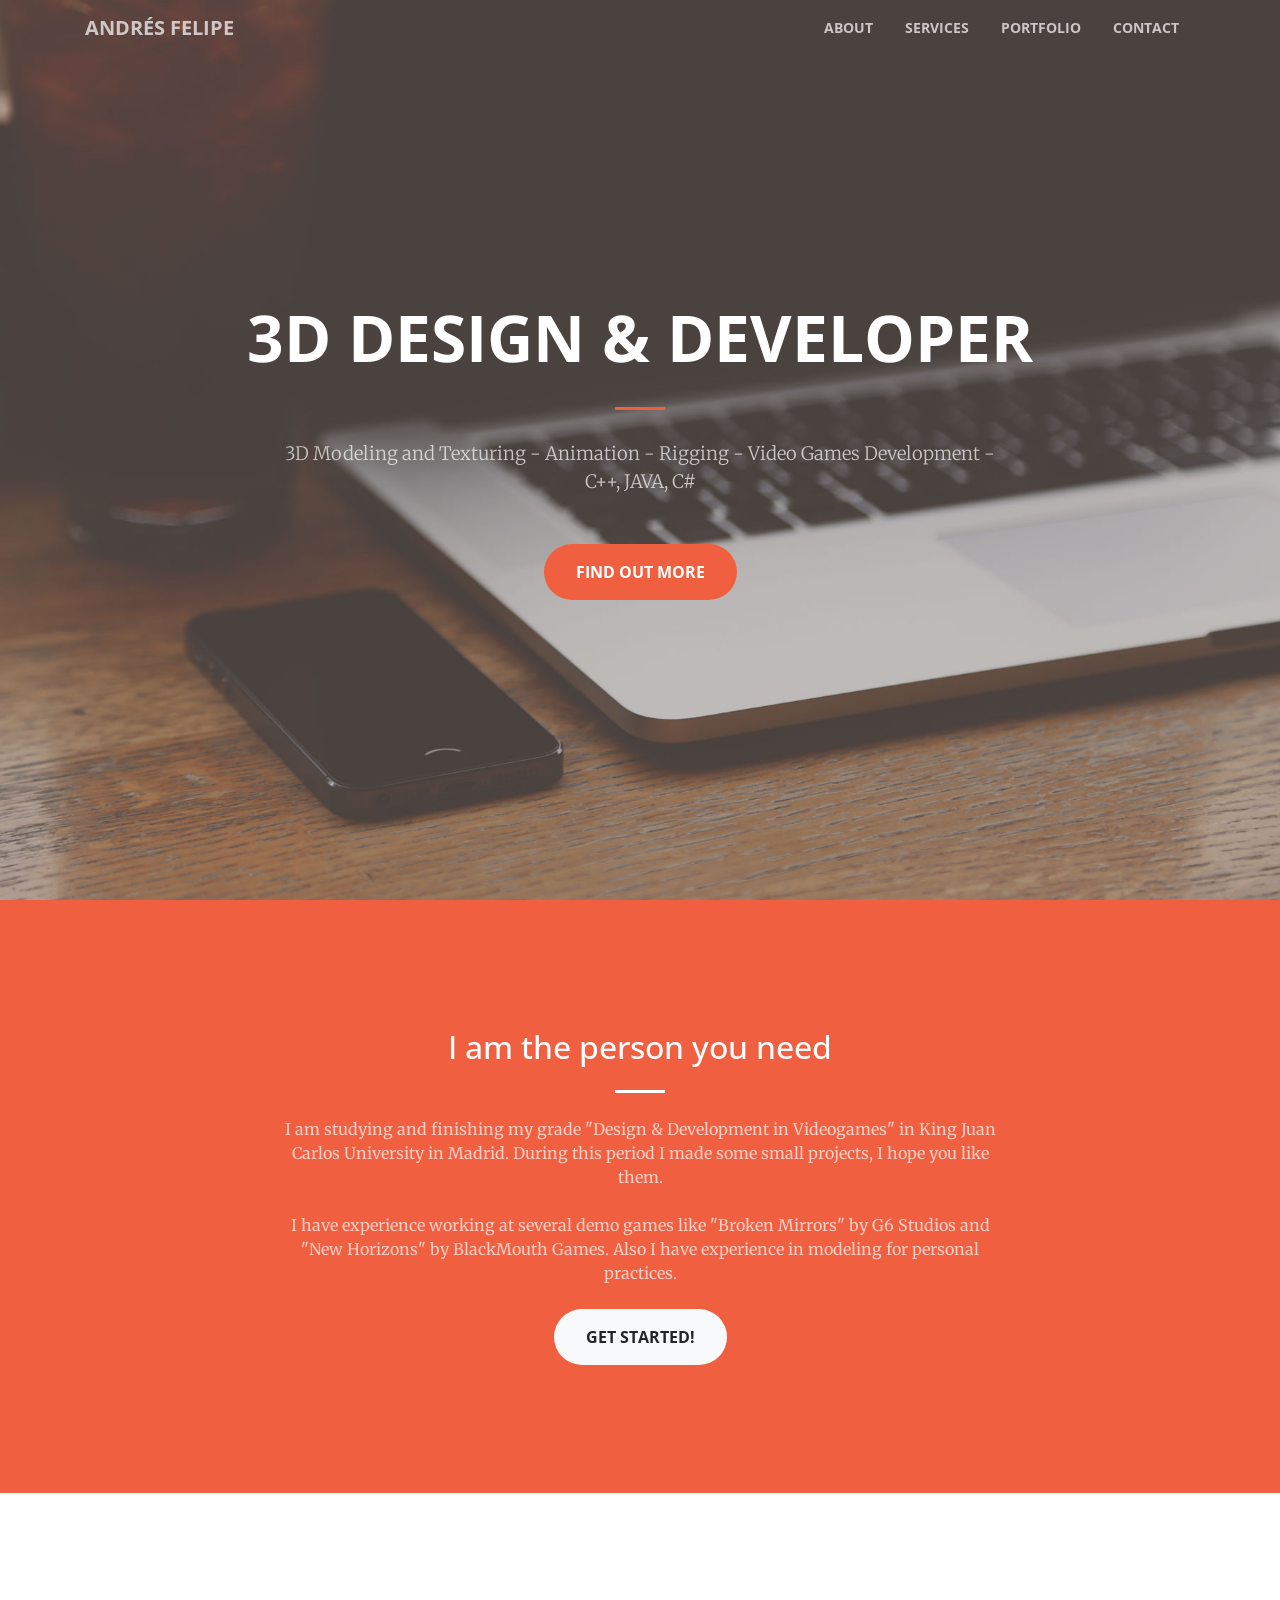
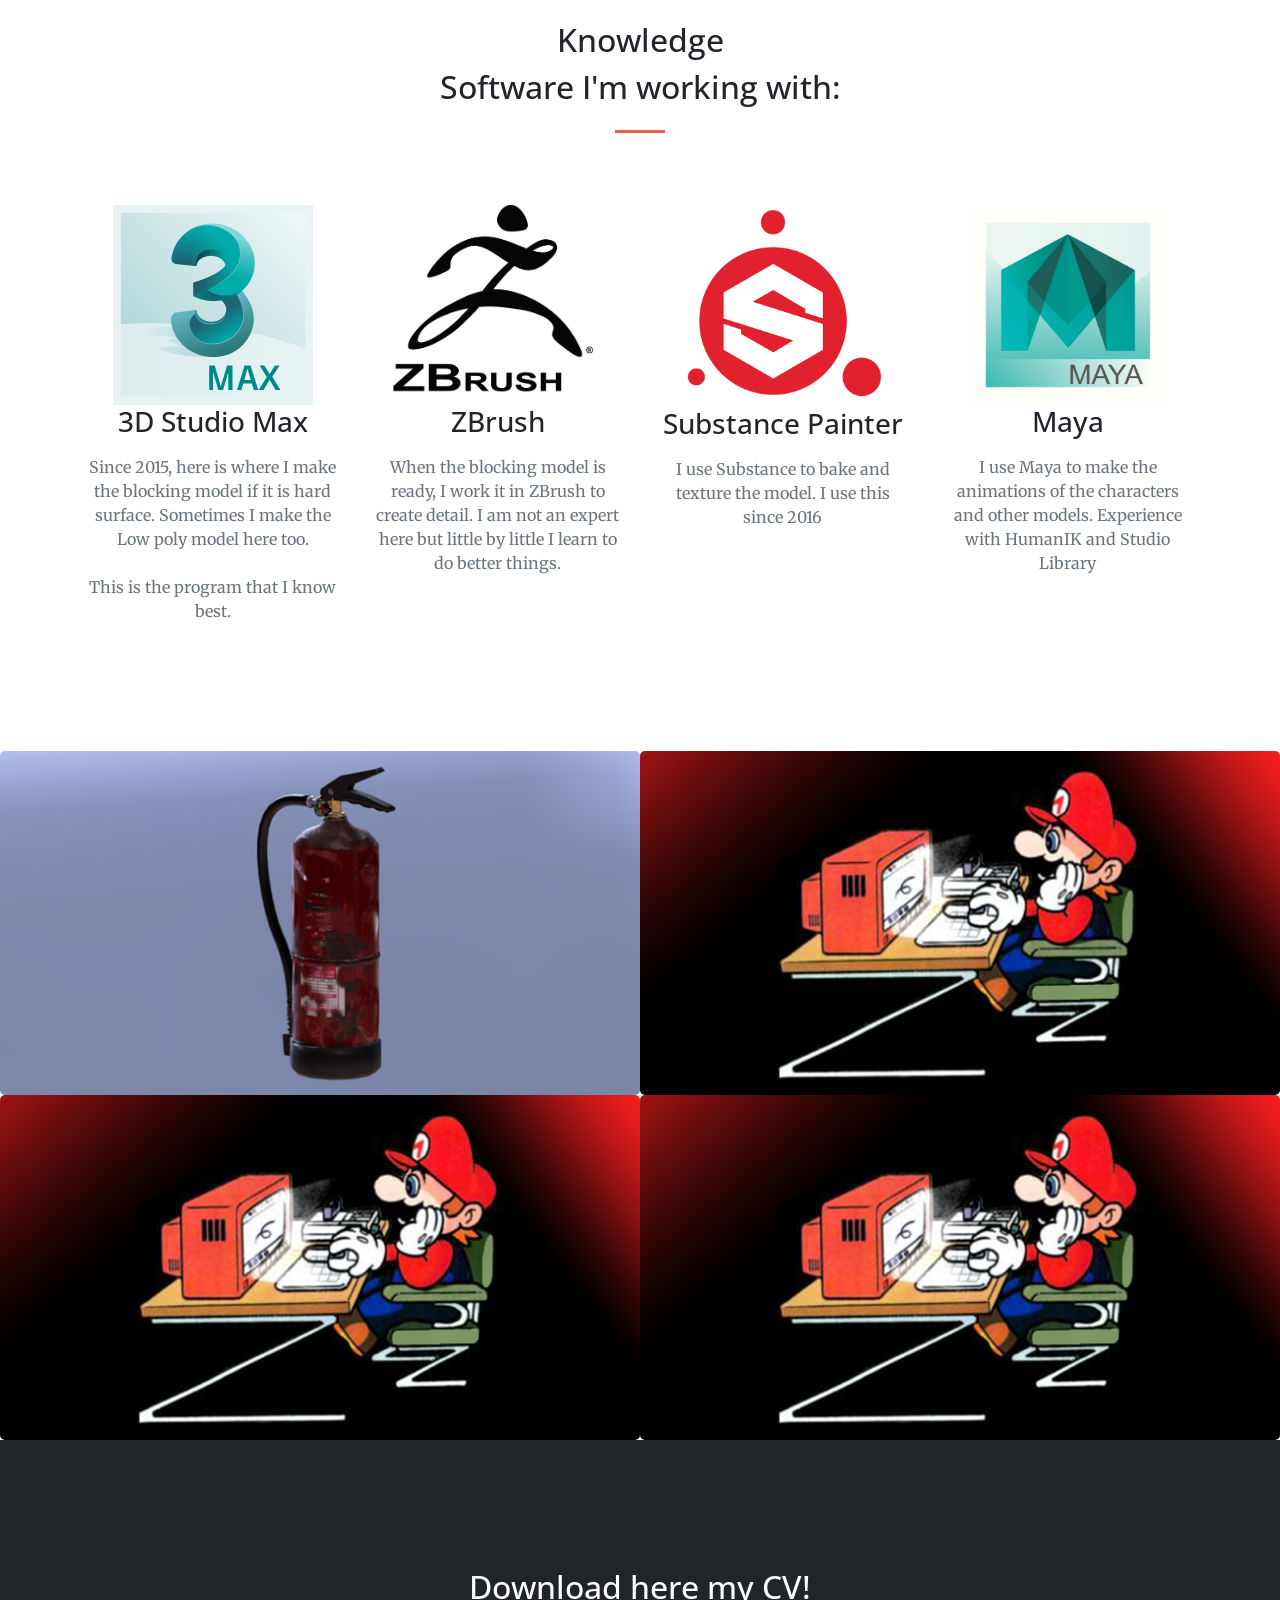
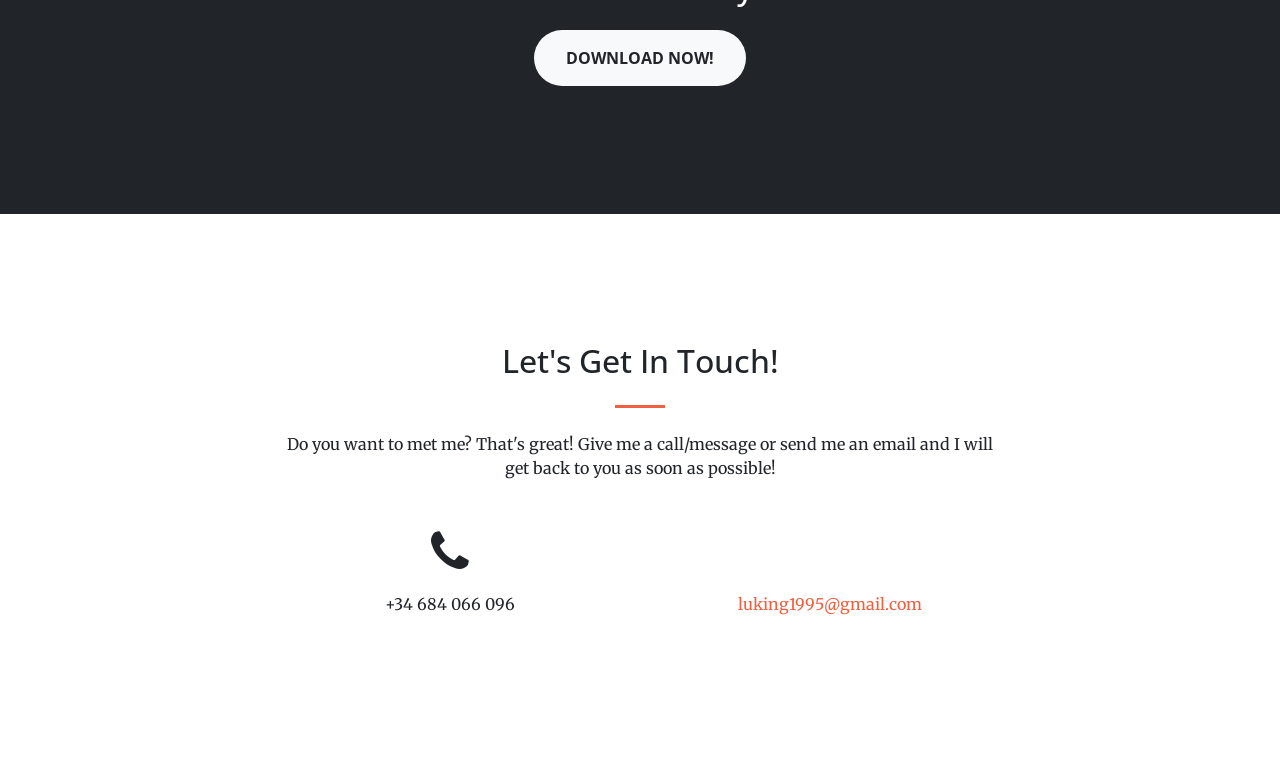
==== index.html @ 2ac49d8a "Reupload website" ====
<!DOCTYPE html>
<html lang="en">

  <head>

    <meta charset="utf-8">
    <meta name="viewport" content="width=device-width, initial-scale=1, shrink-to-fit=no">
    <meta name="description" content="">
    <meta name="author" content="">

    <title>Portfolio</title>

    <!-- Bootstrap core CSS -->
    <link href="vendor/bootstrap/css/bootstrap.min.css" rel="stylesheet">

    <!-- Custom fonts for this template -->
    <link href="vendor/font-awesome/css/font-awesome.min.css" rel="stylesheet" type="text/css">
    <link href='https://fonts.googleapis.com/css?family=Open+Sans:300italic,400italic,600italic,700italic,800italic,400,300,600,700,800' rel='stylesheet' type='text/css'>
    <link href='https://fonts.googleapis.com/css?family=Merriweather:400,300,300italic,400italic,700,700italic,900,900italic' rel='stylesheet' type='text/css'>

    <!-- Plugin CSS -->
    <link href="vendor/magnific-popup/magnific-popup.css" rel="stylesheet">

    <!-- Custom styles for this template -->
    <link href="css/creative.css" rel="stylesheet">

  </head>

  <body id="page-top">

    <!-- Navigation -->
    <nav class="navbar navbar-expand-lg navbar-light fixed-top" id="mainNav">
      <div class="container">
        <a class="navbar-brand js-scroll-trigger" href="#page-top">Andrés Felipe</a>
        <button class="navbar-toggler navbar-toggler-right" type="button" data-toggle="collapse" data-target="#navbarResponsive" aria-controls="navbarResponsive" aria-expanded="false" aria-label="Toggle navigation">
          <span class="navbar-toggler-icon"></span>
        </button>
        <div class="collapse navbar-collapse" id="navbarResponsive">
          <ul class="navbar-nav ml-auto">
            <li class="nav-item">
              <a class="nav-link js-scroll-trigger" href="#about">About</a>
            </li>
            <li class="nav-item">
              <a class="nav-link js-scroll-trigger" href="#services">Services</a>
            </li>
            <li class="nav-item">
              <a class="nav-link js-scroll-trigger" href="#portfolio">Portfolio</a>
            </li>
            <li class="nav-item">
              <a class="nav-link js-scroll-trigger" href="#contact">Contact</a>
            </li>
          </ul>
        </div>
      </div>
    </nav>

    <header class="masthead text-center text-white d-flex">
      <div class="container my-auto">
        <div class="row">
          <div class="col-lg-10 mx-auto">
            <h1 class="text-uppercase">
              <strong>3D Design & Developer</strong>
            </h1>
            <hr>
          </div>
          <div class="col-lg-8 mx-auto">
            <p class="text-faded mb-5">3D Modeling and Texturing -  Animation - Rigging - Video Games Development - C++, JAVA, C#</p>
            <a class="btn btn-primary btn-xl js-scroll-trigger" href="#about">Find Out More</a>
          </div>
        </div>
      </div>
    </header>

    <section class="bg-primary" id="about">
      <div class="container">
        <div class="row">
          <div class="col-lg-8 mx-auto text-center">
            <h2 class="section-heading text-white">I am the person you need</h2>
            <hr class="light my-4">
            <p class="text-faded mb-4"> I am  studying and finishing my grade "Design & Development in Videogames" in King Juan Carlos University in Madrid. During this period I made some small projects, I hope you like them. </p>
              <p class="text-faded mb-4"> I have experience working at several demo games like "Broken Mirrors" by G6 Studios and "New Horizons" by BlackMouth Games. Also I have experience in modeling for personal practices.</p>
            <a class="btn btn-light btn-xl js-scroll-trigger" href="#services">Get Started!</a>
          </div>
        </div>
      </div>
    </section>

    <section id="services">
      <div class="container">
        <div class="row">
          <div class="col-lg-12 text-center">
            <h2 class="section-heading">Knowledge</h2>
            <h2 class="section-heading">Software I'm working with:</h2>
            <hr class="my-4">
          </div>
        </div>
      </div>
      <div class="container">
        <div class="row">
          <div class="col-lg-3 col-md-6 text-center">
            <div class="service-box mt-5 mx-auto">
              <img id="sfwIcon" src="img/icon/3dsMax.png" alt="" img width="200">
              <h3 class="mb-3">3D Studio Max</h3>
              <p class="text-muted mb-0">Since 2015, here is where I make the blocking model if it is hard surface. Sometimes I make the Low poly model here too.</p>
               <br>
                <p class="text-muted mb-0">This is the program that I know best.</p>
            </div>
          </div>
          <div class="col-lg-3 col-md-6 text-center">
            <div class="service-box mt-5 mx-auto">
              <img id="sfwIcon" src="img/icon/Zbrush.jpg" alt="" img width="210">
              <h3 class="mb-3">ZBrush</h3>
              <p class="text-muted mb-0">When the blocking model is ready, I work it in ZBrush to create detail. I am not an expert here but little by little I learn to do better things.</p>
            </div>
          </div>
          <div class="col-lg-3 col-md-6 text-center">
            <div class="service-box mt-5 mx-auto">
              <img id="sfwIcon" src="img/icon/u7sCXcd.png" alt="" img width="210">
              <h3 class="mb-3">Substance Painter</h3>
              <p class="text-muted mb-0">I use Substance to bake and texture the model. I use this since 2016</p>
            </div>
          </div>
          <div class="col-lg-3 col-md-6 text-center">
            <div class="service-box mt-5 mx-auto">
             <img id="sfwIcon" src="img/icon/Maya.png" alt="" img width="200">
              <h3 class="mb-3">Maya</h3>
              <p class="text-muted mb-0">I use Maya to make the animations of the characters and other models. Experience with HumanIK and Studio Library</p>
            </div>
          </div>
        </div>
      </div>
    </section>

    <section class="p-0" id="portfolio">
      <div class="container-fluid p-0">
          
          
          <div class="row no-gutters ">
              
          <div class="col-lg-6 col-sm-6">
              <div class = "hola">
                <img id="myImg" src="img/portfolio/fullsize/1.png" alt="Extinguisher 3D Model " style="width:100%;">
              <!-- The Modal -->
                <div id="myModal" class="modal">

                  <!-- The Close Button -->
                  <span class="close">&times;</span>

                  <!-- Modal Content (The Image) -->
                  <img class="modal-content" id="img01">
                  
                    
                  <!-- Modal Caption (Image Text) -->
                  <div id="caption"><a id="link" href="Portfolio/Models/extinguisher/Extinguisher.html"></a> </div>
                </div>
              
              </div>
              
                
          </div>
              <div class="col-lg-6 col-sm-6">
              <div class = "hola">
                <img id="myImg2" src="img/portfolio/Working.png" alt="Ship" style="width:100%;">
              <!-- The Modal -->
                <div id="myModal2" class="modal">

                  <!-- The Close Button -->
                  <span class="close">&times;</span>

                  <!-- Modal Content (The Image) -->
                  <img class="modal-content" id="img02">
                   
                    
                  <!-- Modal Caption (Image Text) -->
                  <div id="caption2" style="text-align: center"><a id="link2" href=""></a> </div>
                </div>
              
              </div>
              
                
          </div>
         
            
              
          </div>
              
          <div class="row no-gutters ">
              <div class="col-lg-6 col-sm-6">
              <div class = "hola">
                <img id="myImg3" src="img/portfolio/Working.png" alt="Ship" style="width:100%;">
              <!-- The Modal -->
                <div id="myModal3" class="modal">

                  <!-- The Close Button -->
                  <span class="close">&times;</span>

                  <!-- Modal Content (The Image) -->
                  <img class="modal-content" id="img03">
                   
                    
                  <!-- Modal Caption (Image Text) -->
                  <div id="caption3" style="text-align: center"><a id="link3" href=""></a> </div>
                </div>
              
              </div>
                  
              
          </div>
              
              <div class="col-lg-6 col-sm-6">
              <div class = "hola">
                <img id="myImg4" src="img/portfolio/Working.png" alt="Ship" style="width:100%;">
              <!-- The Modal -->
                <div id="myModal4" class="modal">

                  <!-- The Close Button -->
                  <span class="close">&times;</span>

                  <!-- Modal Content (The Image) -->
                  <img class="modal-content" id="img04">
                   
                    
                  <!-- Modal Caption (Image Text) -->
                  <div id="caption4" style="text-align: center"><a id="link4" href=""></a> </div>
                </div>
              
              </div>
          
          
          
          
        </div>
          
          
          
          
          
          
          
          
        <!--
        <div class="row no-gutters popup-gallery">
          <div class="col-lg-4 col-sm-6">
            <a class="portfolio-box" href="img/portfolio/fullsize/1.jpg">
              <img class="img-fluid" src="img/portfolio/thumbnails/1.jpg" alt="">
              <div class="portfolio-box-caption">
                <div class="portfolio-box-caption-content">
                  <div class="project-category text-faded">
                    Category
                  </div>
                  <div class="project-name">
                    Project Name
                  </div>
                </div>
              </div>
            </a>
          </div>
          <div class="col-lg-4 col-sm-6">
            <a class="portfolio-box" href="img/portfolio/fullsize/2.jpg">
              <img class="img-fluid" src="img/portfolio/thumbnails/2.jpg" alt="">
              <div class="portfolio-box-caption">
                <div class="portfolio-box-caption-content">
                  <div class="project-category text-faded">
                    Category
                  </div>
                  <div class="project-name">
                    Project Name
                  </div>
                </div>
              </div>
            </a>
          </div>
          <div class="col-lg-4 col-sm-6">
            <a class="portfolio-box" href="img/portfolio/fullsize/3.jpg">
              <img class="img-fluid" src="img/portfolio/thumbnails/3.jpg" alt="">
              <div class="portfolio-box-caption">
                <div class="portfolio-box-caption-content">
                  <div class="project-category text-faded">
                    Category
                  </div>
                  <div class="project-name">
                    Project Name
                  </div>
                </div>
              </div>
            </a>
          </div>
          <div class="col-lg-4 col-sm-6">
            <a class="portfolio-box" href="img/portfolio/fullsize/4.jpg">
              <img class="img-fluid" src="img/portfolio/thumbnails/4.jpg" alt="">
              <div class="portfolio-box-caption">
                <div class="portfolio-box-caption-content">
                  <div class="project-category text-faded">
                    Category
                  </div>
                  <div class="project-name">
                    Project Name
                  </div>
                </div>
              </div>
            </a>
          </div>
          <div class="col-lg-4 col-sm-6">
            <a class="portfolio-box" href="img/portfolio/fullsize/5.jpg">
              <img class="img-fluid" src="img/portfolio/thumbnails/5.jpg" alt="">
              <div class="portfolio-box-caption">
                <div class="portfolio-box-caption-content">
                  <div class="project-category text-faded">
                    Category
                  </div>
                  <div class="project-name">
                    Project Name
                  </div>
                </div>
              </div>
            </a>
          </div>
          <div class="col-lg-4 col-sm-6">
            <a class="portfolio-box" href="img/portfolio/fullsize/6.jpg">
              <img class="img-fluid" src="img/portfolio/thumbnails/6.jpg" alt="">
              <div class="portfolio-box-caption">
                <div class="portfolio-box-caption-content">
                  <div class="project-category text-faded">
                    Category
                  </div>
                  <div class="project-name">
                    Project Name
                  </div>
                </div>
              </div>
            </a>
          </div>
        </div>
          
          -->
      </div>
    </section>

    <section class="bg-dark text-white">
      <div class="container text-center">
        <h2 class="mb-4">Download here my CV!</h2>
        <a class="btn btn-light btn-xl sr-button" href="http://luk224.cf/">Download Now!</a>
      </div>
    </section>

    <section id="contact">
      <div class="container">
        <div class="row">
          <div class="col-lg-8 mx-auto text-center">
            <h2 class="section-heading">Let's Get In Touch!</h2>
            <hr class="my-4">
            <p class="mb-5">Do you want to met me? That's great! Give me a call/message or send me an email and I will get back to you as soon as possible!</p>
          </div>
        </div>
        <div class="row">
          <div class="col-lg-4 ml-auto text-center">
            <i class="fa fa-phone fa-3x mb-3 sr-contact"></i>
            <p>+34 684 066 096</p>
          </div>
          <div class="col-lg-4 mr-auto text-center">
            <i class="fa fa-envelope-o fa-3x mb-3 sr-contact"></i>
            <p>
              <a href="mailto:your-email@your-domain.com">luking1995@gmail.com</a>
            </p>
          </div>
        </div>
      </div>
    </section>

    <!-- Bootstrap core JavaScript -->
    <script src="vendor/jquery/jquery.min.js"></script>
    <script src="vendor/bootstrap/js/bootstrap.bundle.min.js"></script>

    <!-- Plugin JavaScript -->
    <script src="vendor/jquery-easing/jquery.easing.min.js"></script>
    <script src="vendor/scrollreveal/scrollreveal.min.js"></script>
    <script src="vendor/magnific-popup/jquery.magnific-popup.min.js"></script>

    <!-- Custom scripts for this template -->
    <script src="js/creative.js"></script>
    <script src="js/miScript.js"></script>

  </body>

</html>
---- css/creative.css ----
body,
html {
  width: 100%;
  height: 100%;
}

body {
  font-family: 'Merriweather', 'Helvetica Neue', Arial, sans-serif;
}

hr {
  max-width: 50px;
  border-width: 3px;
  border-color: #F05F40;
}

hr.light {
  border-color: #fff;
}

a {
  color: #F05F40;
  -webkit-transition: all 0.2s;
  -moz-transition: all 0.2s;
  transition: all 0.2s;
}

a:hover {
  color: #f05f40;
}

h1,
h2,
h3,
h4,
h5,
h6 {
  font-family: 'Open Sans', 'Helvetica Neue', Arial, sans-serif;
}

.bg-primary {
  background-color: #F05F40 !important;
}

.bg-dark {
  background-color: #212529 !important;
}

.text-faded {
  color: rgba(255, 255, 255, 0.7);
}

section {
  padding: 8rem 0;
}

.section-heading {
  margin-top: 0;
}

::-moz-selection {
  color: #fff;
  background: #212529;
  text-shadow: none;
}

::selection {
  color: #fff;
  background: #212529;
  text-shadow: none;
}

img::selection {
  color: #fff;
  background: transparent;
}

img::-moz-selection {
  color: #fff;
  background: transparent;
}

#mainNav {
  border-bottom: 1px solid rgba(33, 37, 41, 0.1);
  background-color: #fff;
  font-family: 'Open Sans', 'Helvetica Neue', Arial, sans-serif;
  -webkit-transition: all 0.2s;
  -moz-transition: all 0.2s;
  transition: all 0.2s;
}

#mainNav .navbar-brand {
  font-weight: 700;
  text-transform: uppercase;
  color: #F05F40;
  font-family: 'Open Sans', 'Helvetica Neue', Arial, sans-serif;
}

#mainNav .navbar-brand:focus, #mainNav .navbar-brand:hover {
  color: #f05f40;
}

#mainNav .navbar-nav > li.nav-item > a.nav-link,
#mainNav .navbar-nav > li.nav-item > a.nav-link:focus {
  font-size: .9rem;
  font-weight: 700;
  text-transform: uppercase;
  color: #212529;
}

#mainNav .navbar-nav > li.nav-item > a.nav-link:hover,
#mainNav .navbar-nav > li.nav-item > a.nav-link:focus:hover {
  color: #F05F40;
}

#mainNav .navbar-nav > li.nav-item > a.nav-link.active,
#mainNav .navbar-nav > li.nav-item > a.nav-link:focus.active {
  color: #F05F40 !important;
  background-color: transparent;
}

#mainNav .navbar-nav > li.nav-item > a.nav-link.active:hover,
#mainNav .navbar-nav > li.nav-item > a.nav-link:focus.active:hover {
  background-color: transparent;
}

@media (min-width: 992px) {
  #mainNav {
    border-color: transparent;
    background-color: transparent;
  }
  #mainNav .navbar-brand {
    color: rgba(255, 255, 255, 0.7);
  }
  #mainNav .navbar-brand:focus, #mainNav .navbar-brand:hover {
    color: #fff;
  }
  #mainNav .navbar-nav > li.nav-item > a.nav-link {
    padding: 0.5rem 1rem;
  }
  #mainNav .navbar-nav > li.nav-item > a.nav-link,
  #mainNav .navbar-nav > li.nav-item > a.nav-link:focus {
    color: rgba(255, 255, 255, 0.7);
  }
  #mainNav .navbar-nav > li.nav-item > a.nav-link:hover,
  #mainNav .navbar-nav > li.nav-item > a.nav-link:focus:hover {
    color: #fff;
  }
  #mainNav.navbar-shrink {
    border-bottom: 1px solid rgba(33, 37, 41, 0.1);
    background-color: #fff;
  }
  #mainNav.navbar-shrink .navbar-brand {
    color: #F05F40;
  }
  #mainNav.navbar-shrink .navbar-brand:focus, #mainNav.navbar-shrink .navbar-brand:hover {
    color: #f05f40;
  }
  #mainNav.navbar-shrink .navbar-nav > li.nav-item > a.nav-link,
  #mainNav.navbar-shrink .navbar-nav > li.nav-item > a.nav-link:focus {
    color: #212529;
  }
  #mainNav.navbar-shrink .navbar-nav > li.nav-item > a.nav-link:hover,
  #mainNav.navbar-shrink .navbar-nav > li.nav-item > a.nav-link:focus:hover {
    color: #F05F40;
  }
}

header.masthead {
  padding-top: 10rem;
  padding-bottom: calc(10rem - 56px);
  background-image: url("../img/header.jpg");
  background-position: center center;
  -webkit-background-size: cover;
  -moz-background-size: cover;
  -o-background-size: cover;
  background-size: cover;
}

header.masthead hr {
  margin-top: 30px;
  margin-bottom: 30px;
}

header.masthead h1 {
  font-size: 2rem;
}

header.masthead p {
  font-weight: 300;
}

@media (min-width: 768px) {
  header.masthead p {
    font-size: 1.15rem;
  }
}

@media (min-width: 992px) {
  header.masthead {
    height: 100vh;
    min-height: 650px;
    padding-top: 0;
    padding-bottom: 0;
  }
  header.masthead h1 {
    font-size: 3rem;
  }
}

@media (min-width: 1200px) {
  header.masthead h1 {
    font-size: 4rem;
  }
}

.service-box {
  max-width: 400px;
}

.portfolio-box {
  position: relative;
  display: block;
  max-width: 650px;
  margin: 0 auto;
}

.portfolio-box .portfolio-box-caption {
  position: absolute;
  bottom: 0;
  display: block;
  width: 100%;
  height: 100%;
  text-align: center;
  opacity: 0;
  color: #fff;
  background: rgba(240, 95, 64, 0.9);
  -webkit-transition: all 0.2s;
  -moz-transition: all 0.2s;
  transition: all 0.2s;
}

.portfolio-box .portfolio-box-caption .portfolio-box-caption-content {
  position: absolute;
  top: 50%;
  width: 100%;
  transform: translateY(-50%);
  text-align: center;
}

.portfolio-box .portfolio-box-caption .portfolio-box-caption-content .project-category,
.portfolio-box .portfolio-box-caption .portfolio-box-caption-content .project-name {
  padding: 0 15px;
  font-family: 'Open Sans', 'Helvetica Neue', Arial, sans-serif;
}

.portfolio-box .portfolio-box-caption .portfolio-box-caption-content .project-category {
  font-size: 14px;
  font-weight: 600;
  text-transform: uppercase;
}

.portfolio-box .portfolio-box-caption .portfolio-box-caption-content .project-name {
  font-size: 18px;
}

.portfolio-box:hover .portfolio-box-caption {
  opacity: 1;
}

.portfolio-box:focus {
  outline: none;
}

@media (min-width: 768px) {
  .portfolio-box .portfolio-box-caption .portfolio-box-caption-content .project-category {
    font-size: 16px;
  }
  .portfolio-box .portfolio-box-caption .portfolio-box-caption-content .project-name {
    font-size: 22px;
  }
}

.text-primary {
  color: #F05F40 !important;
}

.btn {
  font-weight: 700;
  text-transform: uppercase;
  border: none;
  border-radius: 300px;
  font-family: 'Open Sans', 'Helvetica Neue', Arial, sans-serif;
}

.btn-xl {
  padding: 1rem 2rem;
}

.btn-primary {
  background-color: #F05F40;
  border-color: #F05F40;
}

.btn-primary:hover, .btn-primary:focus, .btn-primary:active {
  color: #fff;
  background-color: #ee4b28 !important;
}

.btn-primary:active, .btn-primary:focus {
  box-shadow: 0 0 0 0.2rem rgba(240, 95, 64, 0.5) !important;
}



.modal {
    display: none; /* Hidden by default */
    position: fixed; /* Stay in place */
    z-index: 1; /* Sit on top */
    padding-top: 100px; /* Location of the box */
    left: 0;
    top: 0;
    width: 100%; /* Full width */
    height: 100%; /* Full height */
    overflow: auto; /* Enable scroll if needed */
    background-color: rgb(0,0,0); /* Fallback color */
    background-color: rgba(0,0,0,0.9); /* Black w/ opacity */
}
/* Modal Content (Image) */
.modal-content {
    margin: auto;
    display: block;
    width: 80%;
    max-width: 700px;
}
#caption {
    margin: auto;
    display: block;
    width: 80%;
    max-width: 700px;
    text-align: center;
    color: #ccc;
    padding: 10px 0;
    height: 150px;
}

#myImg {
    border-radius: 5px;
    cursor: pointer;
    transition: 0.3s;
}

#myImg:hover {opacity: 0.7;}
#myImg2 {
    border-radius: 5px;
    cursor: pointer;
    transition: 0.3s;
}

#myImg2:hover {opacity: 0.7;}

#myImg3 {
    border-radius: 5px;
    cursor: pointer;
    transition: 0.3s;
}

#myImg3:hover {opacity: 0.7;}


#myImg4 {
    border-radius: 5px;
    cursor: pointer;
    transition: 0.3s;
}

#myImg4:hover {opacity: 0.7;}
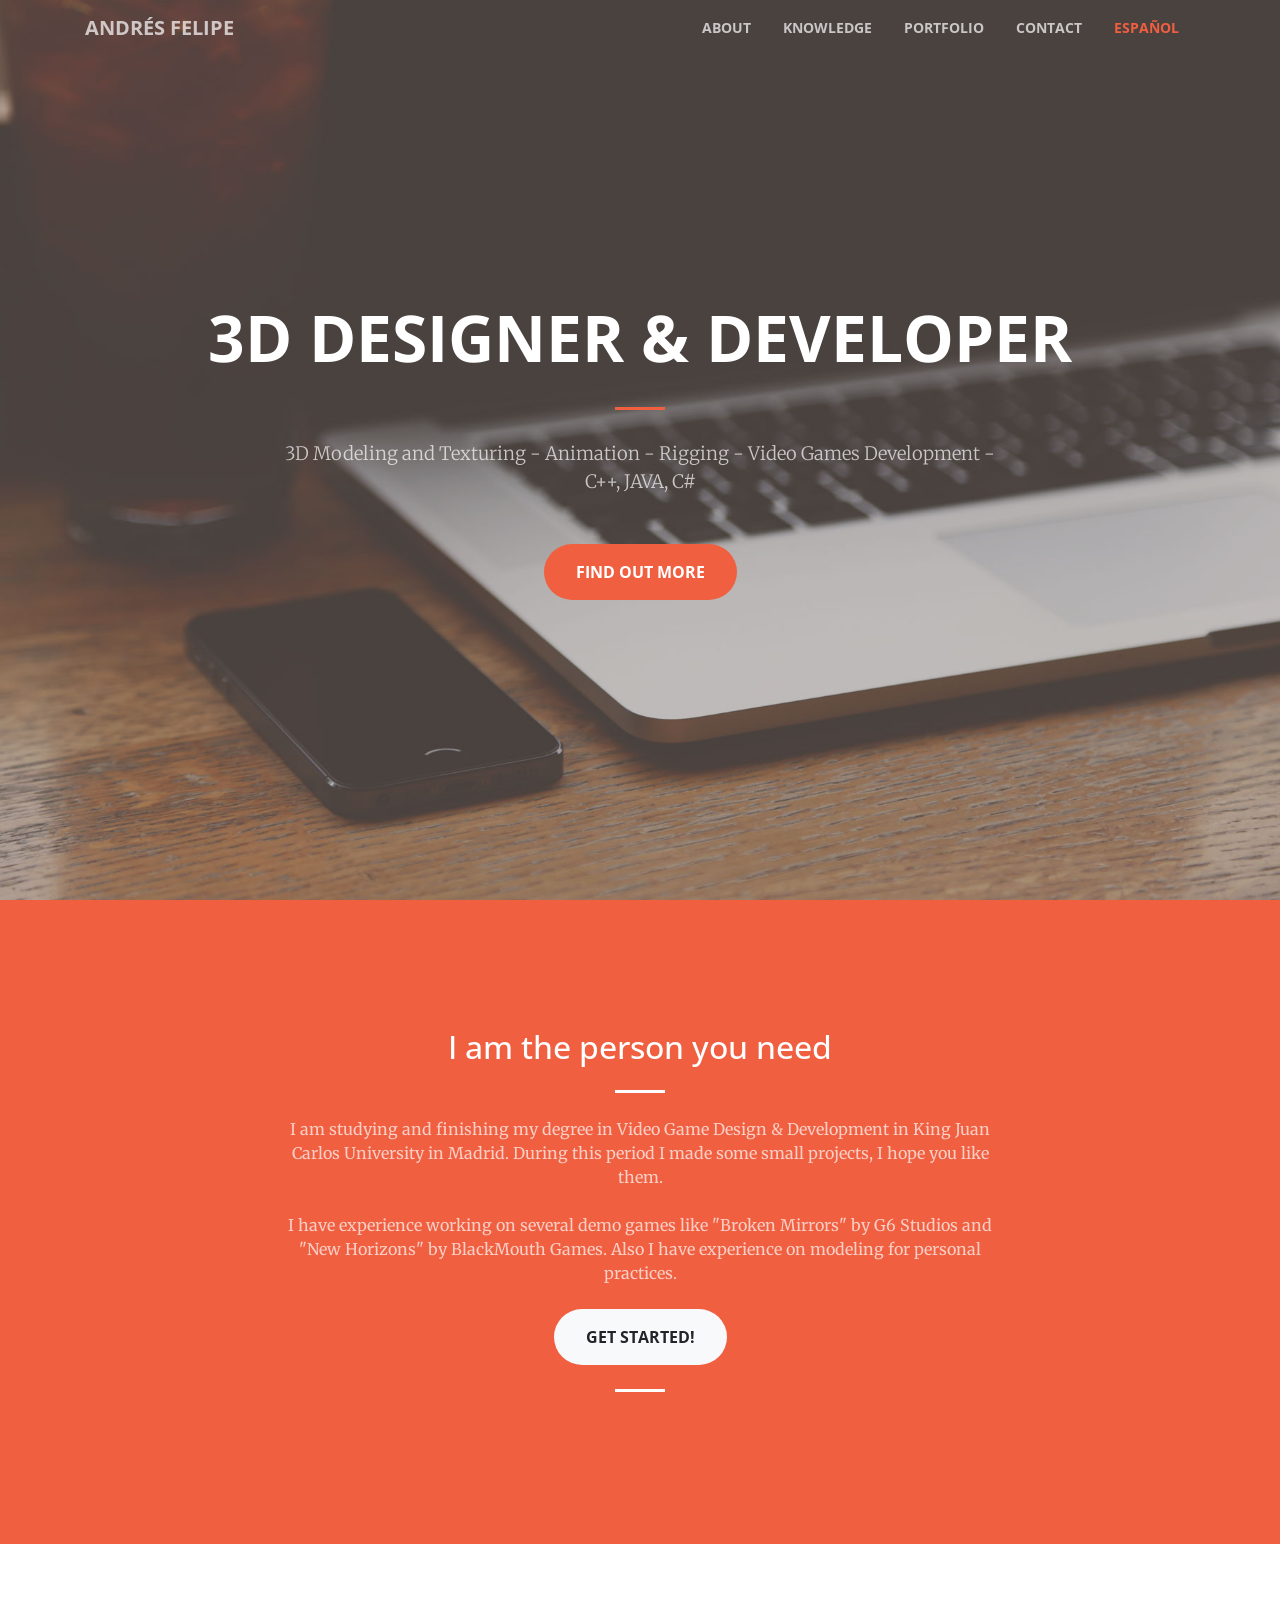
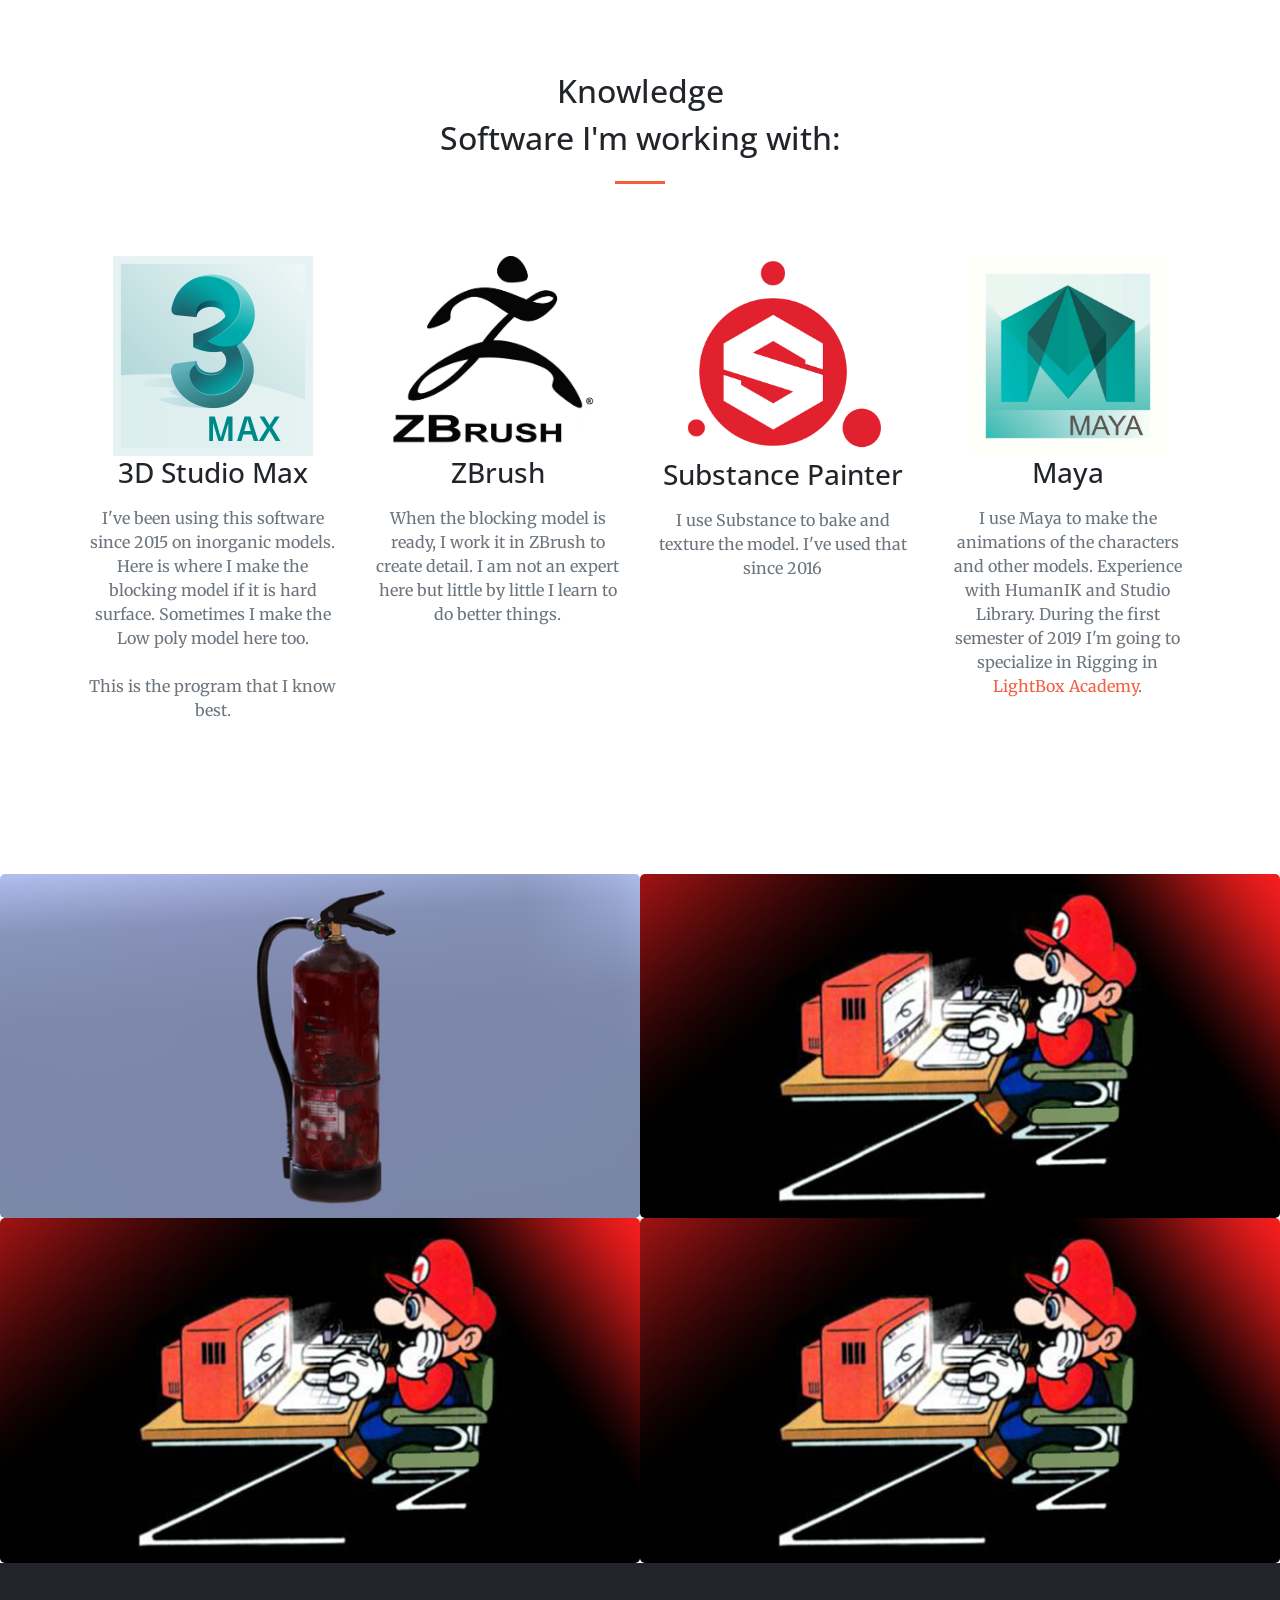
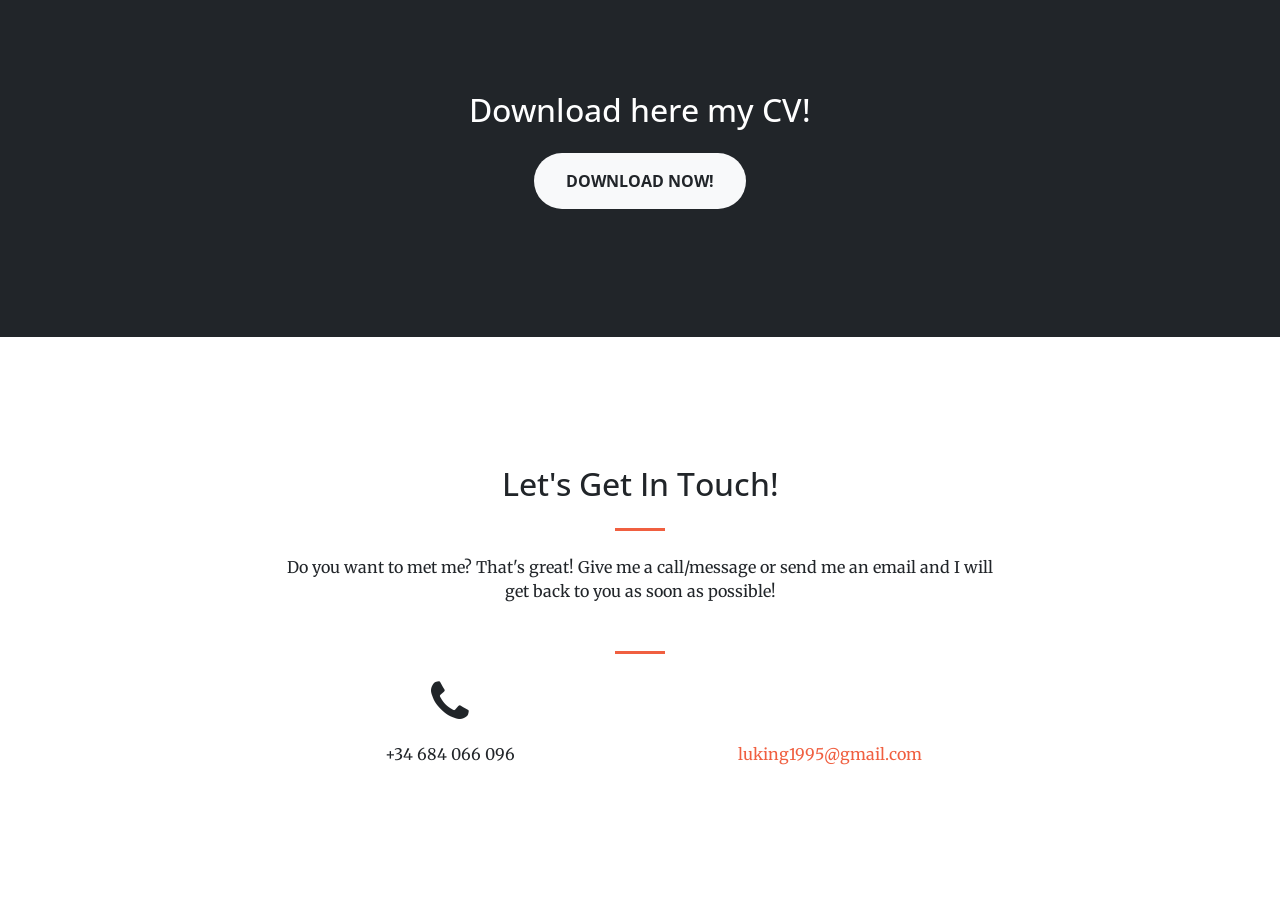
==== commit 0b10e2c2: "languaje change avaliable" ====
--- a/index.html
+++ b/index.html
@@ -1,385 +1,344 @@
 <!DOCTYPE html>
 <html lang="en">
 
-  <head>
-
-    <meta charset="utf-8">
-    <meta name="viewport" content="width=device-width, initial-scale=1, shrink-to-fit=no">
-    <meta name="description" content="">
-    <meta name="author" content="">
-
-    <title>Portfolio</title>
-
-    <!-- Bootstrap core CSS -->
-    <link href="vendor/bootstrap/css/bootstrap.min.css" rel="stylesheet">
-
-    <!-- Custom fonts for this template -->
-    <link href="vendor/font-awesome/css/font-awesome.min.css" rel="stylesheet" type="text/css">
-    <link href='https://fonts.googleapis.com/css?family=Open+Sans:300italic,400italic,600italic,700italic,800italic,400,300,600,700,800' rel='stylesheet' type='text/css'>
-    <link href='https://fonts.googleapis.com/css?family=Merriweather:400,300,300italic,400italic,700,700italic,900,900italic' rel='stylesheet' type='text/css'>
-
-    <!-- Plugin CSS -->
-    <link href="vendor/magnific-popup/magnific-popup.css" rel="stylesheet">
-
-    <!-- Custom styles for this template -->
-    <link href="css/creative.css" rel="stylesheet">
-
-  </head>
-
-  <body id="page-top">
-
-    <!-- Navigation -->
-    <nav class="navbar navbar-expand-lg navbar-light fixed-top" id="mainNav">
-      <div class="container">
-        <a class="navbar-brand js-scroll-trigger" href="#page-top">Andrés Felipe</a>
-        <button class="navbar-toggler navbar-toggler-right" type="button" data-toggle="collapse" data-target="#navbarResponsive" aria-controls="navbarResponsive" aria-expanded="false" aria-label="Toggle navigation">
-          <span class="navbar-toggler-icon"></span>
-        </button>
-        <div class="collapse navbar-collapse" id="navbarResponsive">
-          <ul class="navbar-nav ml-auto">
-            <li class="nav-item">
-              <a class="nav-link js-scroll-trigger" href="#about">About</a>
-            </li>
-            <li class="nav-item">
-              <a class="nav-link js-scroll-trigger" href="#services">Services</a>
-            </li>
-            <li class="nav-item">
-              <a class="nav-link js-scroll-trigger" href="#portfolio">Portfolio</a>
-            </li>
-            <li class="nav-item">
-              <a class="nav-link js-scroll-trigger" href="#contact">Contact</a>
-            </li>
-          </ul>
-        </div>
-      </div>
-    </nav>
-
-    <header class="masthead text-center text-white d-flex">
-      <div class="container my-auto">
-        <div class="row">
-          <div class="col-lg-10 mx-auto">
-            <h1 class="text-uppercase">
-              <strong>3D Design & Developer</strong>
-            </h1>
-            <hr>
-          </div>
-          <div class="col-lg-8 mx-auto">
-            <p class="text-faded mb-5">3D Modeling and Texturing -  Animation - Rigging - Video Games Development - C++, JAVA, C#</p>
-            <a class="btn btn-primary btn-xl js-scroll-trigger" href="#about">Find Out More</a>
-          </div>
-        </div>
-      </div>
-    </header>
-
-    <section class="bg-primary" id="about">
-      <div class="container">
-        <div class="row">
-          <div class="col-lg-8 mx-auto text-center">
-            <h2 class="section-heading text-white">I am the person you need</h2>
-            <hr class="light my-4">
-            <p class="text-faded mb-4"> I am  studying and finishing my grade "Design & Development in Videogames" in King Juan Carlos University in Madrid. During this period I made some small projects, I hope you like them. </p>
-              <p class="text-faded mb-4"> I have experience working at several demo games like "Broken Mirrors" by G6 Studios and "New Horizons" by BlackMouth Games. Also I have experience in modeling for personal practices.</p>
-            <a class="btn btn-light btn-xl js-scroll-trigger" href="#services">Get Started!</a>
-          </div>
-        </div>
-      </div>
-    </section>
-
-    <section id="services">
-      <div class="container">
-        <div class="row">
-          <div class="col-lg-12 text-center">
-            <h2 class="section-heading">Knowledge</h2>
-            <h2 class="section-heading">Software I'm working with:</h2>
-            <hr class="my-4">
-          </div>
-        </div>
-      </div>
-      <div class="container">
-        <div class="row">
-          <div class="col-lg-3 col-md-6 text-center">
-            <div class="service-box mt-5 mx-auto">
-              <img id="sfwIcon" src="img/icon/3dsMax.png" alt="" img width="200">
-              <h3 class="mb-3">3D Studio Max</h3>
-              <p class="text-muted mb-0">Since 2015, here is where I make the blocking model if it is hard surface. Sometimes I make the Low poly model here too.</p>
-               <br>
-                <p class="text-muted mb-0">This is the program that I know best.</p>
-            </div>
-          </div>
-          <div class="col-lg-3 col-md-6 text-center">
-            <div class="service-box mt-5 mx-auto">
-              <img id="sfwIcon" src="img/icon/Zbrush.jpg" alt="" img width="210">
-              <h3 class="mb-3">ZBrush</h3>
-              <p class="text-muted mb-0">When the blocking model is ready, I work it in ZBrush to create detail. I am not an expert here but little by little I learn to do better things.</p>
-            </div>
-          </div>
-          <div class="col-lg-3 col-md-6 text-center">
-            <div class="service-box mt-5 mx-auto">
-              <img id="sfwIcon" src="img/icon/u7sCXcd.png" alt="" img width="210">
-              <h3 class="mb-3">Substance Painter</h3>
-              <p class="text-muted mb-0">I use Substance to bake and texture the model. I use this since 2016</p>
-            </div>
-          </div>
-          <div class="col-lg-3 col-md-6 text-center">
-            <div class="service-box mt-5 mx-auto">
-             <img id="sfwIcon" src="img/icon/Maya.png" alt="" img width="200">
-              <h3 class="mb-3">Maya</h3>
-              <p class="text-muted mb-0">I use Maya to make the animations of the characters and other models. Experience with HumanIK and Studio Library</p>
-            </div>
-          </div>
-        </div>
-      </div>
-    </section>
-
-    <section class="p-0" id="portfolio">
-      <div class="container-fluid p-0">
-          
-          
-          <div class="row no-gutters ">
-              
-          <div class="col-lg-6 col-sm-6">
-              <div class = "hola">
-                <img id="myImg" src="img/portfolio/fullsize/1.png" alt="Extinguisher 3D Model " style="width:100%;">
-              <!-- The Modal -->
-                <div id="myModal" class="modal">
-
-                  <!-- The Close Button -->
-                  <span class="close">&times;</span>
-
-                  <!-- Modal Content (The Image) -->
-                  <img class="modal-content" id="img01">
-                  
-                    
-                  <!-- Modal Caption (Image Text) -->
-                  <div id="caption"><a id="link" href="Portfolio/Models/extinguisher/Extinguisher.html"></a> </div>
-                </div>
-              
-              </div>
-              
+	<head>
+
+		<meta charset="utf-8">
+		<meta name="viewport" content="width=device-width, initial-scale=1, shrink-to-fit=no">
+		<meta name="description" content="">
+		<meta name="author" content="">
+
+		<title>Portfolio</title>
+
+		<!-- Bootstrap core CSS -->
+		<link href="vendor/bootstrap/css/bootstrap.min.css" rel="stylesheet">
+
+		<!-- Custom fonts for this template -->
+		<link href="vendor/font-awesome/css/font-awesome.min.css" rel="stylesheet" type="text/css">
+		<link href='https://fonts.googleapis.com/css?family=Open+Sans:300italic,400italic,600italic,700italic,800italic,400,300,600,700,800' rel='stylesheet' type='text/css'>
+		<link href='https://fonts.googleapis.com/css?family=Merriweather:400,300,300italic,400italic,700,700italic,900,900italic' rel='stylesheet' type='text/css'>
+
+		<!-- Plugin CSS -->
+		<link href="vendor/magnific-popup/magnific-popup.css" rel="stylesheet">
+
+		<!-- Custom styles for this template -->
+		<link href="css/creative.css" rel="stylesheet">
+
+	</head>
+
+	<body id="page-top">
+
+		<!-- Navigation -->
+		<nav class="navbar navbar-expand-lg navbar-light fixed-top" id="mainNav">
+			<div class="container">
+				<a class="navbar-brand js-scroll-trigger" href="#page-top">Andrés Felipe</a>
+				<button class="navbar-toggler navbar-toggler-right" type="button" data-toggle="collapse" data-target="#navbarResponsive" aria-controls="navbarResponsive" aria-expanded="false" aria-label="Toggle navigation">
+					<span class="navbar-toggler-icon"></span>
+				</button>
+				<div class="collapse navbar-collapse" id="navbarResponsive">
+					<ul class="navbar-nav ml-auto">
+						<li class="nav-item">
+							<a class="nav-link js-scroll-trigger english" href="#about">About</a>
+						</li>
+						<li class="nav-item">
+							<a class="nav-link js-scroll-trigger english" href="#services">Knowledge</a>
+						</li>
+						<li class="nav-item">
+							<a class="nav-link js-scroll-trigger english" href="#portfolio">Portfolio</a>
+						</li>
+						<li class="nav-item">
+							<a class="nav-link js-scroll-trigger english" href="#contact">Contact</a>
+						</li>
+						<li class="nav-item">
+							<a class="nav-link js-scroll-trigger english" href="#page-top" id="buttonSpanish">Español</a>
+						</li>
+
+						<!-- Spanish -->
+						<li class="nav-item">
+							<a class="nav-link js-scroll-trigger spanish" href="#about" hidden>Sobre mí</a>
+						</li>
+						<li class="nav-item">
+							<a class="nav-link js-scroll-trigger spanish" href="#services" hidden>Conocimientos</a>
+						</li>
+						<li class="nav-item">
+							<a class="nav-link js-scroll-trigger spanish" href="#portfolio" hidden>Portfolio</a>
+						</li>
+						<li class="nav-item">
+							<a class="nav-link js-scroll-trigger spanish" href="#contact" hidden>Contacto</a>
+						</li>
+						<li class="nav-item">
+							<a class="nav-link js-scroll-trigger spanish" href="#page-top" id="buttonEnglish" hidden>English</a>
+						</li>
+					</ul>
+				</div>
+			</div>
+		</nav>
+
+		<header class="masthead text-center text-white d-flex">
+			<div class="container my-auto">
+				<div class="row">
+					<div class="col-lg-10 mx-auto">
+						<h1 class="text-uppercase ">
+							<strong class= "english">3D Designer & Developer</strong>
+                            <strong class= "spanish">Diseñador 3D y Desarrollador</strong>
+						</h1>
+						<hr>
+					</div>
+					<div class="col-lg-8 mx-auto">
+						<p class="text-faded mb-5 english">3D Modeling and Texturing -  Animation - Rigging - Video Games Development - C++, JAVA, C#</p>
+						<a class="btn btn-primary btn-xl js-scroll-trigger english" href="#about">Find Out More</a>
+                        
+                        <p class="text-faded mb-5 spanish">Modelado 3D y Texturizado -  Animación - Rigging - Desarrollo de Videojuegos - C++, JAVA, C#</p>
+						<a class="btn btn-primary btn-xl js-scroll-trigger spanish" href="#about">Ver más</a>
+					</div>
+				</div>
+			</div>
+		</header>
+
+		<section class="bg-primary" id="about">
+           
+            
+			<div class="container">
+				<div class="row">
+					<div class="col-lg-8 mx-auto text-center">
+						<h2 class="section-heading text-white english " id="titleAbout">I am the person you need</h2>
+						<hr class="light my-4">
+						<p class="text-faded mb-4 english " id="about1" > I am  studying and finishing my degree in Video Game Design & Development in King Juan Carlos University in Madrid. During this period I made some small projects, I hope you like them. </p>
+						<p class="text-faded mb-4 english " id="about2" > I have experience working on several demo games like "Broken Mirrors" by G6 Studios and "New Horizons" by BlackMouth Games. Also I have experience on modeling for personal practices.</p>
+						<a class="btn btn-light btn-xl js-scroll-trigger english " href="#services" id="aboutButton">Get Started!</a>
+                        
+                        
+                        <h2 class="section-heading text-white spanish " id="titleAbout">Soy la persona que estás buscando</h2>
+						<hr class="light my-4">
+						<p class="text-faded mb-4 spanish " id="about1" >Estoy estudiando y terminando mi carreara de Diseño y Desarrollo de Videojuegos en la Universidad Rey Juan Carlos, en Madrid. Durante estos años he hecho pequeños proyectos tanto personales como para entrega de prácticas. Espero que te gusten.</p>
+						<p class="text-faded mb-4 spanish " id="about2" > Tengo experiencia trabajando en algunas demos de juegos como "Broken Mirrors" por G6 Studios y "New Horizons" por BlackMouth Games. También tengo experiencia con proyectos personales para prácticar y aprender.</p>
+						<a class="btn btn-light btn-xl js-scroll-trigger spanish " href="#services" id="aboutButton">¡Empecemos!</a>
+					</div>
+				</div>
+			</div>
+		</section>
+
+		<section id="services">
+			<div class="container">
+				<div class="row">
+					<div class="col-lg-12 text-center">
+						<h2 class="section-heading english">Knowledge</h2>
+						<h2 class="section-heading english">Software I'm working with:</h2>
+                        
+                        <h2 class="section-heading spanish">Conocimientos</h2>
+						<h2 class="section-heading spanish">Software que suelo usar:</h2>
+						<hr class="my-4">
+					</div>
+				</div>
+			</div>
+			<div class="container">
+				<div class="row">
+					<div class="col-lg-3 col-md-6 text-center">
+						<div class="service-box mt-5 mx-auto">
+							<img id="sfwIcon" src="img/icon/3dsMax.png" alt="" img width="200">
+							<h3 class="mb-3">3D Studio Max</h3>
+							<p class="text-muted mb-0 english">I've been using this software since 2015 on inorganic models. Here is where I make the blocking model if it is hard surface. Sometimes I make the Low poly model here too.</p>
+							<br>
+							<p class="text-muted mb-0 english">This is the program that I know best.</p>
+                            
+                            
+                            <p class="text-muted mb-0 spanish">Uso este programa desde 2015 con modelos inorgánicos. Aquí es donde hago tambien el modelo blocking si es hard surface para después trabajarlo en ZBrush. A veces también hago la retopología aquí.</p>
+							<br>
+							<p class="text-muted mb-0 spanish">Es el programa que mejor conozco.</p>
+						</div>
+					</div>
+					<div class="col-lg-3 col-md-6 text-center">
+						<div class="service-box mt-5 mx-auto">
+							<img id="sfwIcon" src="img/icon/Zbrush.jpg" alt="" img width="210">
+							<h3 class="mb-3">ZBrush</h3>
+							<p class="text-muted mb-0 english">When the blocking model is ready, I work it in ZBrush to create detail. I am not an expert here but little by little I learn to do better things.</p>
+                            <p class="text-muted mb-0 spanish">Cuando tengo preparado el blocking model o empiezo el trabajo con Z-esferas, utilizo ZBrush para entrar en detalle. No soy un experto con ello pero poco a poco voy aprendiendo a hacer mejores cosas.</p>
+						</div>
+					</div>
+					<div class="col-lg-3 col-md-6 text-center">
+						<div class="service-box mt-5 mx-auto">
+							<img id="sfwIcon" src="img/icon/u7sCXcd.png" alt="" img width="210">
+							<h3 class="mb-3">Substance Painter</h3>
+							<p class="text-muted mb-0 english">I use Substance to bake and texture the model. I've used that since 2016</p>
+                            <p class="text-muted mb-0 spanish">Uso Substance para bakeo y texturizado del modelo. Lo uso desde 2016</p>
+						</div>
+					</div>
+					<div class="col-lg-3 col-md-6 text-center">
+						<div class="service-box mt-5 mx-auto">
+							<img id="sfwIcon" src="img/icon/Maya.png" alt="" img width="200">
+							<h3 class="mb-3">Maya</h3>
+							<p class="text-muted mb-0 english">I use Maya to make the animations of the characters and other models. Experience with HumanIK and Studio Library. During the first semester of 2019 I'm going to specialize in Rigging in <a href="https://lboxacademy.es/animacion/curso-profesional-de-rigging/#tab-1483276470-2-213623-22c1046a-0ae6">LightBox Academy</a>.</p>
+                            
+                            <p class="text-muted mb-0 spanish">Uso maya para hacer las animaciones de los personajes y otros modelos. Tengo experiencia con HumanIK y Studio Library. A lo largo del 2018-2019 realizo un curso de especialización en Rigging en <a href="https://lboxacademy.es/animacion/curso-profesional-de-rigging/#tab-1483276470-2-213623-22c1046a-0ae6">LightBox Academy</a>.</p>
+						</div>
+					</div>
+				</div>
+			</div>
+		</section>
+
+		<section class="p-0" id="portfolio">
+			<div class="container-fluid p-0">
+
+
+				<div class="row no-gutters ">
+
+					<div class="col-lg-6 col-sm-6">
+						<div class = "hola">
+							<img id="myImg" class="image english" src="img/portfolio/fullsize/1.png" alt="Extinguisher 3D Model " style="width:100%;">
+                            
+                            <img id="myImg" class="image spanish" src="img/portfolio/fullsize/1.png" alt="Extintor Modelo 3D " style="width:100%;">
+							<!-- The Modal -->
+							<div id="myModal" class="modal">
+
+								<!-- The Close Button -->
+								<span class="close">&times;</span>
+
+								<!-- Modal Content (The Image) -->
+								<img class="modal-content" id="img01">
+
+
+								<!-- Modal Caption (Image Text) -->
+								<div id="caption"><a id="link" href="Portfolio/Models/extinguisher/Extinguisher.html"></a> </div>
+							</div>
+
+						</div>
+
+
+					</div>
+					<div class="col-lg-6 col-sm-6">
+						<div class = "hola">
+							<img id="myImg2" src="img/portfolio/Working.png" alt="Ship" style="width:100%;">
+							<!-- The Modal -->
+							<div id="myModal2" class="modal">
+
+								<!-- The Close Button -->
+								<span class="close">&times;</span>
+
+								<!-- Modal Content (The Image) -->
+								<img class="modal-content" id="img02">
+
+
+								<!-- Modal Caption (Image Text) -->
+								<div id="caption2" style="text-align: center"><a id="link2" href=""></a> </div>
+							</div>
+
+						</div>
+
+
+					</div>
+
+
+
+				</div>
+
+				<div class="row no-gutters ">
+					<div class="col-lg-6 col-sm-6">
+						<div class = "hola">
+							<img id="myImg3" src="img/portfolio/Working.png" alt="Ship" style="width:100%;">
+							<!-- The Modal -->
+							<div id="myModal3" class="modal">
+
+								<!-- The Close Button -->
+								<span class="close">&times;</span>
+
+								<!-- Modal Content (The Image) -->
+								<img class="modal-content" id="img03">
+
+
+								<!-- Modal Caption (Image Text) -->
+								<div id="caption3" style="text-align: center"><a id="link3" href=""></a> </div>
+							</div>
+
+						</div>
+
+
+					</div>
+
+					<div class="col-lg-6 col-sm-6">
+						<div class = "hola">
+							<img id="myImg4" src="img/portfolio/Working.png" alt="Ship" style="width:100%;">
+							<!-- The Modal -->
+							<div id="myModal4" class="modal">
+
+								<!-- The Close Button -->
+								<span class="close">&times;</span>
+
+								<!-- Modal Content (The Image) -->
+								<img class="modal-content" id="img04">
+
+
+								<!-- Modal Caption (Image Text) -->
+								<div id="caption4" style="text-align: center"><a id="link4" href=""></a> </div>
+							</div>
+
+						</div>
+
+
+
+
+					</div>
+				</div>
+
+
+
+
+			</div>
+		</section>
+
+		<section class="bg-dark text-white">
+			<div class="container text-center">
+				<h2 class="mb-4 english">Download here my CV!</h2>
+                <a class="btn btn-light btn-xl sr-button english " rel="noopener noreferrer" href="http://luk224.cf/CV.pdf">Download Now!</a>
                 
-          </div>
-              <div class="col-lg-6 col-sm-6">
-              <div class = "hola">
-                <img id="myImg2" src="img/portfolio/Working.png" alt="Ship" style="width:100%;">
-              <!-- The Modal -->
-                <div id="myModal2" class="modal">
-
-                  <!-- The Close Button -->
-                  <span class="close">&times;</span>
-
-                  <!-- Modal Content (The Image) -->
-                  <img class="modal-content" id="img02">
-                   
-                    
-                  <!-- Modal Caption (Image Text) -->
-                  <div id="caption2" style="text-align: center"><a id="link2" href=""></a> </div>
-                </div>
-              
-              </div>
-              
                 
-          </div>
-         
-            
-              
-          </div>
-              
-          <div class="row no-gutters ">
-              <div class="col-lg-6 col-sm-6">
-              <div class = "hola">
-                <img id="myImg3" src="img/portfolio/Working.png" alt="Ship" style="width:100%;">
-              <!-- The Modal -->
-                <div id="myModal3" class="modal">
-
-                  <!-- The Close Button -->
-                  <span class="close">&times;</span>
-
-                  <!-- Modal Content (The Image) -->
-                  <img class="modal-content" id="img03">
-                   
-                    
-                  <!-- Modal Caption (Image Text) -->
-                  <div id="caption3" style="text-align: center"><a id="link3" href=""></a> </div>
-                </div>
-              
-              </div>
-                  
-              
-          </div>
-              
-              <div class="col-lg-6 col-sm-6">
-              <div class = "hola">
-                <img id="myImg4" src="img/portfolio/Working.png" alt="Ship" style="width:100%;">
-              <!-- The Modal -->
-                <div id="myModal4" class="modal">
-
-                  <!-- The Close Button -->
-                  <span class="close">&times;</span>
-
-                  <!-- Modal Content (The Image) -->
-                  <img class="modal-content" id="img04">
-                   
-                    
-                  <!-- Modal Caption (Image Text) -->
-                  <div id="caption4" style="text-align: center"><a id="link4" href=""></a> </div>
-                </div>
-              
-              </div>
-          
-          
-          
-          
-        </div>
-          
-          
-          
-          
-          
-          
-          
-          
-        <!--
-        <div class="row no-gutters popup-gallery">
-          <div class="col-lg-4 col-sm-6">
-            <a class="portfolio-box" href="img/portfolio/fullsize/1.jpg">
-              <img class="img-fluid" src="img/portfolio/thumbnails/1.jpg" alt="">
-              <div class="portfolio-box-caption">
-                <div class="portfolio-box-caption-content">
-                  <div class="project-category text-faded">
-                    Category
-                  </div>
-                  <div class="project-name">
-                    Project Name
-                  </div>
-                </div>
-              </div>
-            </a>
-          </div>
-          <div class="col-lg-4 col-sm-6">
-            <a class="portfolio-box" href="img/portfolio/fullsize/2.jpg">
-              <img class="img-fluid" src="img/portfolio/thumbnails/2.jpg" alt="">
-              <div class="portfolio-box-caption">
-                <div class="portfolio-box-caption-content">
-                  <div class="project-category text-faded">
-                    Category
-                  </div>
-                  <div class="project-name">
-                    Project Name
-                  </div>
-                </div>
-              </div>
-            </a>
-          </div>
-          <div class="col-lg-4 col-sm-6">
-            <a class="portfolio-box" href="img/portfolio/fullsize/3.jpg">
-              <img class="img-fluid" src="img/portfolio/thumbnails/3.jpg" alt="">
-              <div class="portfolio-box-caption">
-                <div class="portfolio-box-caption-content">
-                  <div class="project-category text-faded">
-                    Category
-                  </div>
-                  <div class="project-name">
-                    Project Name
-                  </div>
-                </div>
-              </div>
-            </a>
-          </div>
-          <div class="col-lg-4 col-sm-6">
-            <a class="portfolio-box" href="img/portfolio/fullsize/4.jpg">
-              <img class="img-fluid" src="img/portfolio/thumbnails/4.jpg" alt="">
-              <div class="portfolio-box-caption">
-                <div class="portfolio-box-caption-content">
-                  <div class="project-category text-faded">
-                    Category
-                  </div>
-                  <div class="project-name">
-                    Project Name
-                  </div>
-                </div>
-              </div>
-            </a>
-          </div>
-          <div class="col-lg-4 col-sm-6">
-            <a class="portfolio-box" href="img/portfolio/fullsize/5.jpg">
-              <img class="img-fluid" src="img/portfolio/thumbnails/5.jpg" alt="">
-              <div class="portfolio-box-caption">
-                <div class="portfolio-box-caption-content">
-                  <div class="project-category text-faded">
-                    Category
-                  </div>
-                  <div class="project-name">
-                    Project Name
-                  </div>
-                </div>
-              </div>
-            </a>
-          </div>
-          <div class="col-lg-4 col-sm-6">
-            <a class="portfolio-box" href="img/portfolio/fullsize/6.jpg">
-              <img class="img-fluid" src="img/portfolio/thumbnails/6.jpg" alt="">
-              <div class="portfolio-box-caption">
-                <div class="portfolio-box-caption-content">
-                  <div class="project-category text-faded">
-                    Category
-                  </div>
-                  <div class="project-name">
-                    Project Name
-                  </div>
-                </div>
-              </div>
-            </a>
-          </div>
-        </div>
-          
-          -->
-      </div>
-    </section>
-
-    <section class="bg-dark text-white">
-      <div class="container text-center">
-        <h2 class="mb-4">Download here my CV!</h2>
-        <a class="btn btn-light btn-xl sr-button" href="http://luk224.cf/">Download Now!</a>
-      </div>
-    </section>
-
-    <section id="contact">
-      <div class="container">
-        <div class="row">
-          <div class="col-lg-8 mx-auto text-center">
-            <h2 class="section-heading">Let's Get In Touch!</h2>
-            <hr class="my-4">
-            <p class="mb-5">Do you want to met me? That's great! Give me a call/message or send me an email and I will get back to you as soon as possible!</p>
-          </div>
-        </div>
-        <div class="row">
-          <div class="col-lg-4 ml-auto text-center">
-            <i class="fa fa-phone fa-3x mb-3 sr-contact"></i>
-            <p>+34 684 066 096</p>
-          </div>
-          <div class="col-lg-4 mr-auto text-center">
-            <i class="fa fa-envelope-o fa-3x mb-3 sr-contact"></i>
-            <p>
-              <a href="mailto:your-email@your-domain.com">luking1995@gmail.com</a>
-            </p>
-          </div>
-        </div>
-      </div>
-    </section>
-
-    <!-- Bootstrap core JavaScript -->
-    <script src="vendor/jquery/jquery.min.js"></script>
-    <script src="vendor/bootstrap/js/bootstrap.bundle.min.js"></script>
-
-    <!-- Plugin JavaScript -->
-    <script src="vendor/jquery-easing/jquery.easing.min.js"></script>
-    <script src="vendor/scrollreveal/scrollreveal.min.js"></script>
-    <script src="vendor/magnific-popup/jquery.magnific-popup.min.js"></script>
-
-    <!-- Custom scripts for this template -->
-    <script src="js/creative.js"></script>
-    <script src="js/miScript.js"></script>
-
-  </body>
+                <h2 class="mb-4 spanish">¡Descarga aquí mi CV!</h2>
+                <a class="btn btn-light btn-xl sr-button spanish " rel="noopener noreferrer" href="http://luk224.cf/CV.pdf">¡Descargar ahora!</a>
+			</div>
+		</section>
+
+		<section id="contact">
+			<div class="container">
+				<div class="row">
+					<div class="col-lg-8 mx-auto text-center">
+						<h2 class="section-heading english">Let's Get In Touch!</h2>
+						<hr class="my-4">
+						<p class="mb-5 english">Do you want to met me? That's great! Give me a call/message or send me an email and I will get back to you as soon as possible!</p>
+                        
+                        <h2 class="section-heading spanish">¡Mantengámonos en contacto!</h2>
+						<hr class="my-4">
+						<p class="mb-5 spanish">¿Quieres conocerme? ¡Genial!. ¡Dame una llamada/mensaje o envíame un email y me pondré en contacto contigo lo antes posible!</p>
+					</div>
+				</div>
+				<div class="row">
+					<div class="col-lg-4 ml-auto text-center">
+						<i class="fa fa-phone fa-3x mb-3 sr-contact"></i>
+						<p>+34 684 066 096</p>
+					</div>
+					<div class="col-lg-4 mr-auto text-center">
+						<i class="fa fa-envelope-o fa-3x mb-3 sr-contact"></i>
+						<p>
+							<a href="mailto:your-email@your-domain.com">luking1995@gmail.com</a>
+						</p>
+					</div>
+				</div>
+			</div>
+		</section>
+
+		<!-- Bootstrap core JavaScript -->
+		<script src="vendor/jquery/jquery.min.js"></script>
+		<script src="vendor/bootstrap/js/bootstrap.bundle.min.js"></script>
+
+		<!-- Plugin JavaScript -->
+		<script src="vendor/jquery-easing/jquery.easing.min.js"></script>
+		<script src="vendor/scrollreveal/scrollreveal.min.js"></script>
+		<script src="vendor/magnific-popup/jquery.magnific-popup.min.js"></script>
+
+		<!-- Custom scripts for this template -->
+		<script src="js/creative.js"></script>
+        <script src="js/languaje.js"></script>
+		<script src="js/miScript.js"></script>
+		
+
+	</body>
 
 </html>
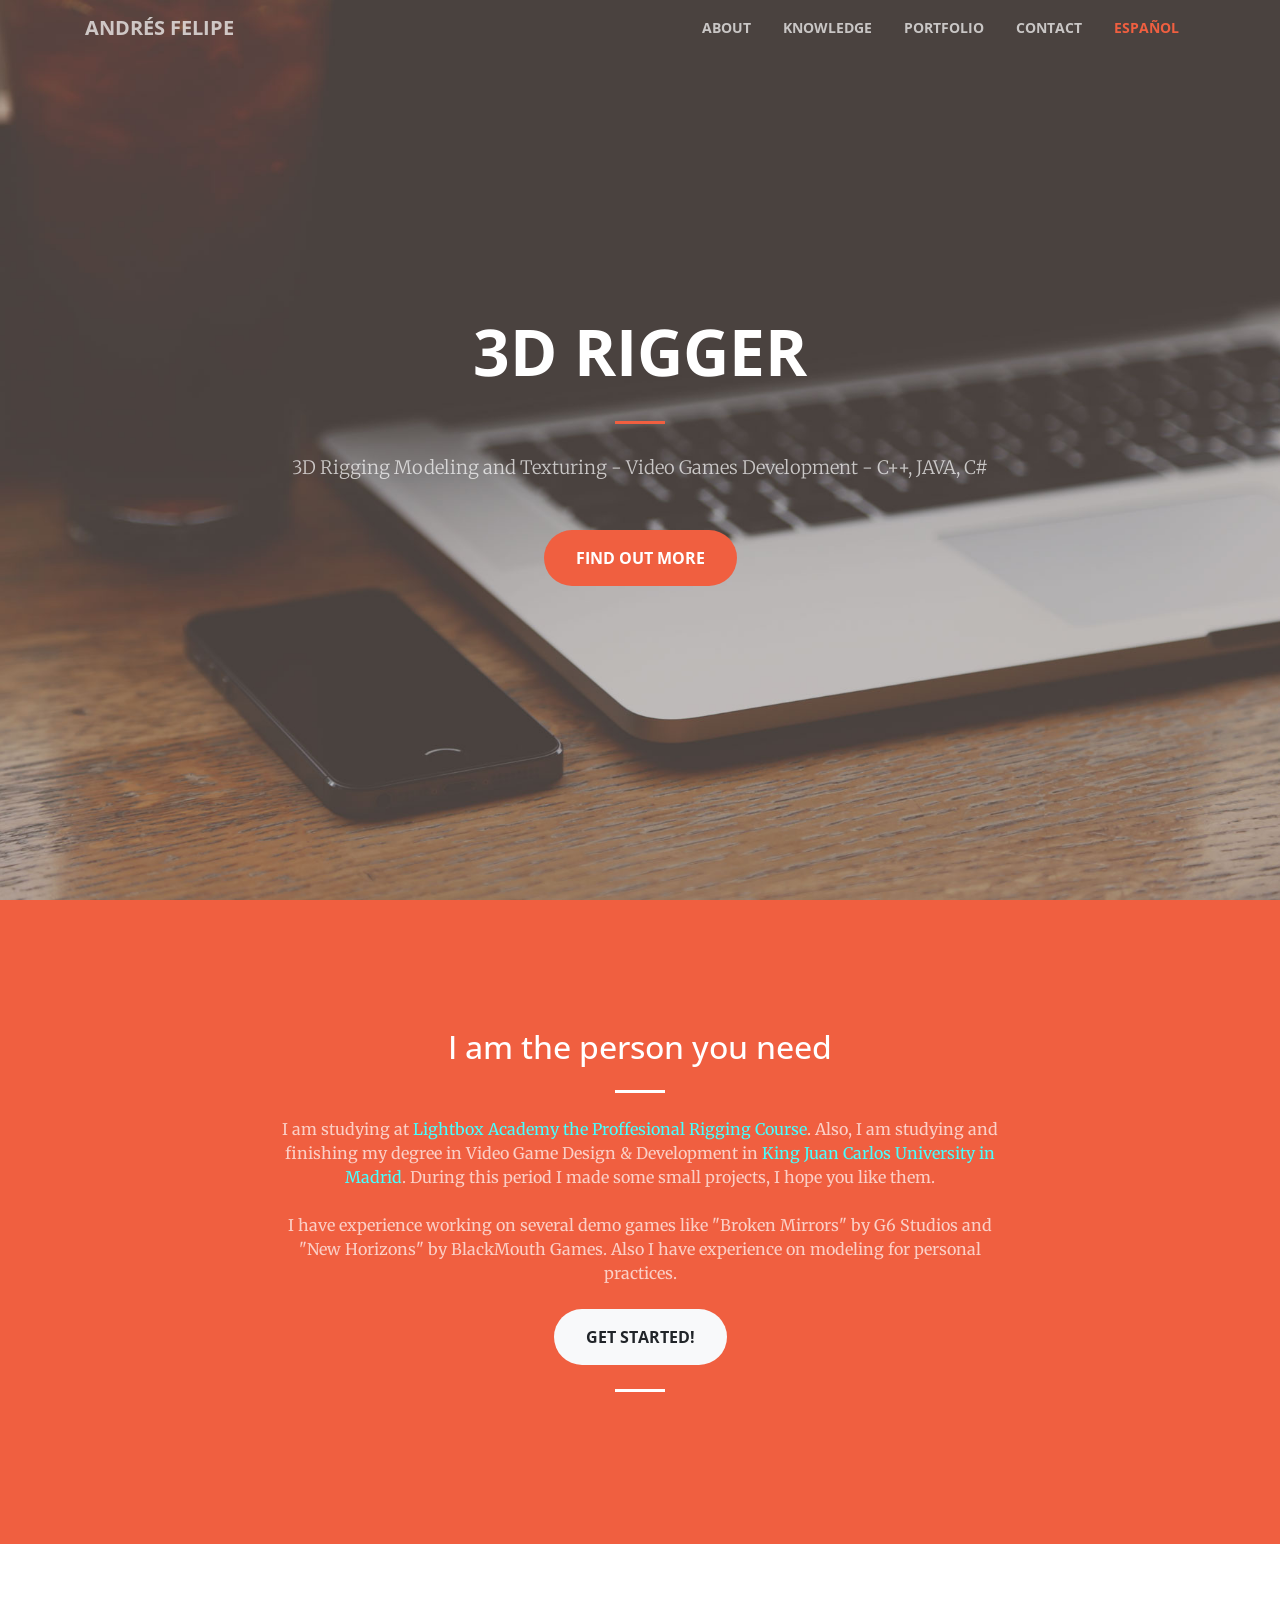
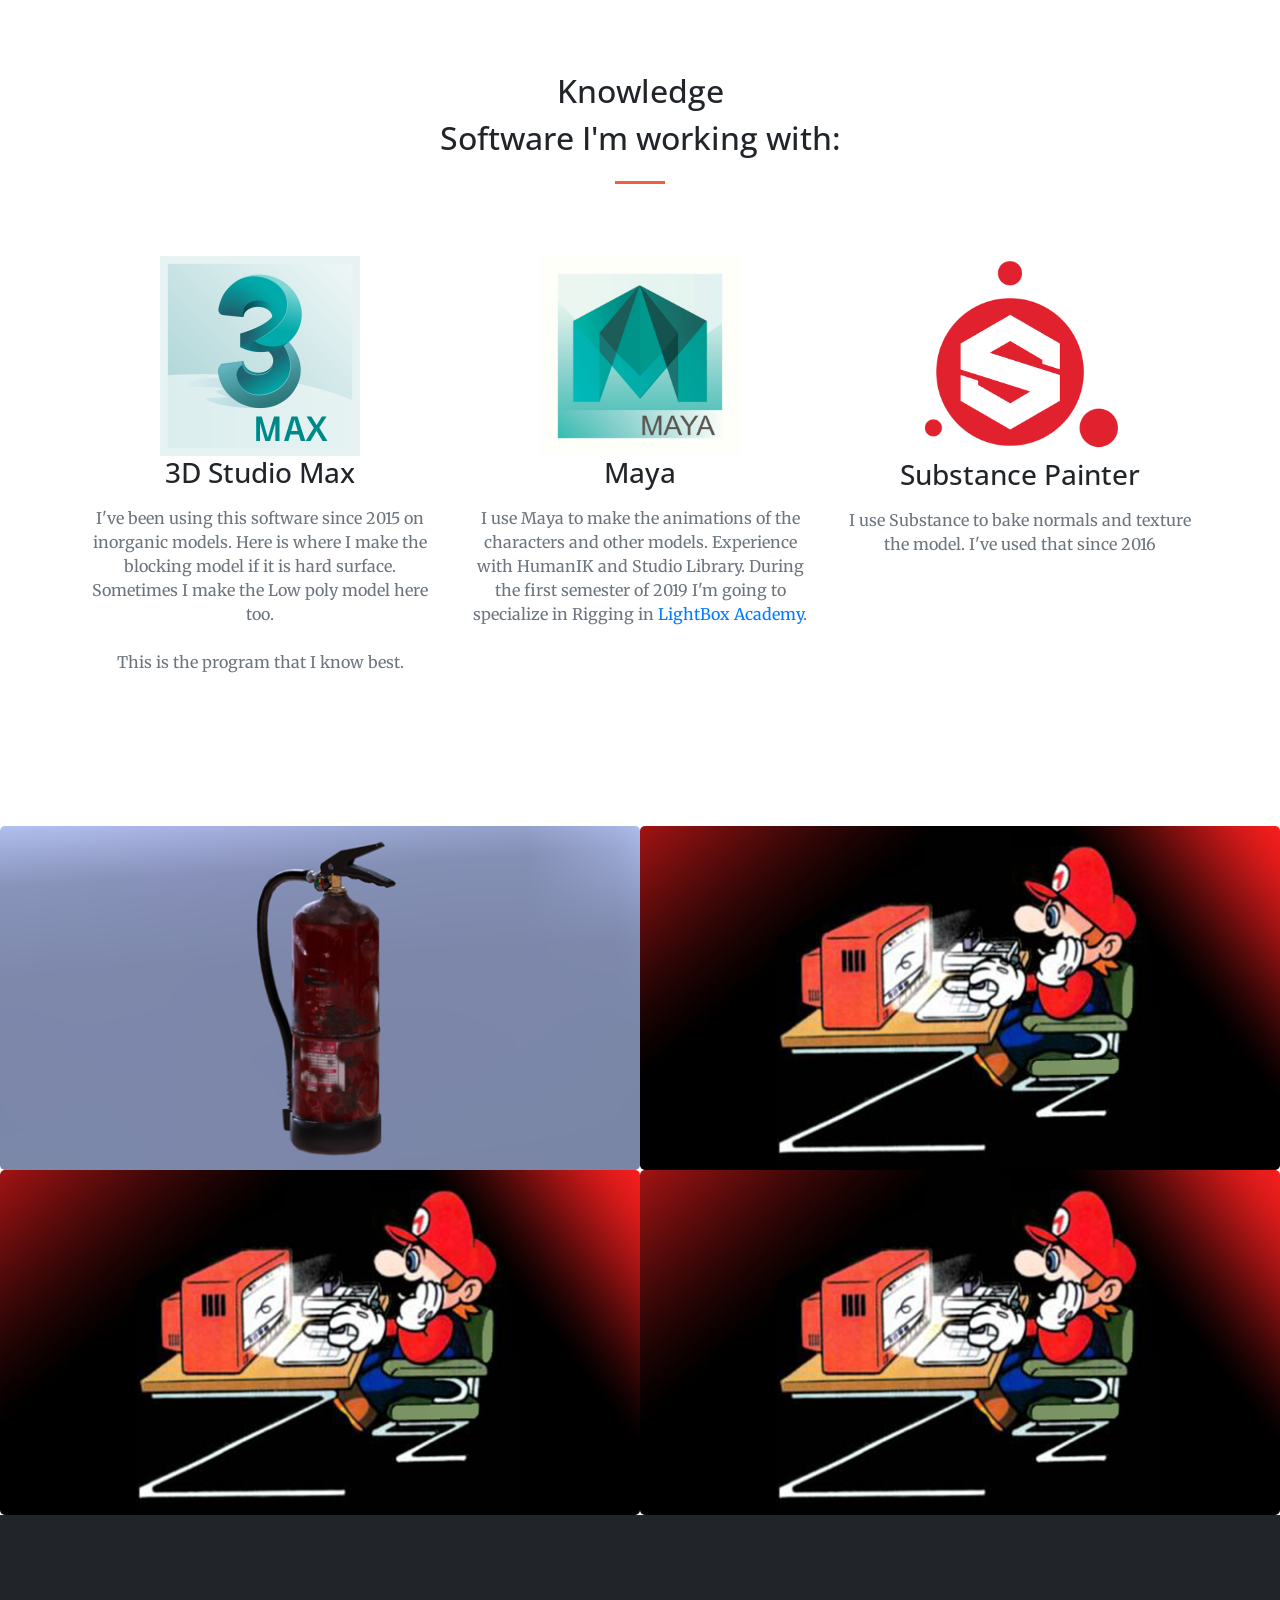
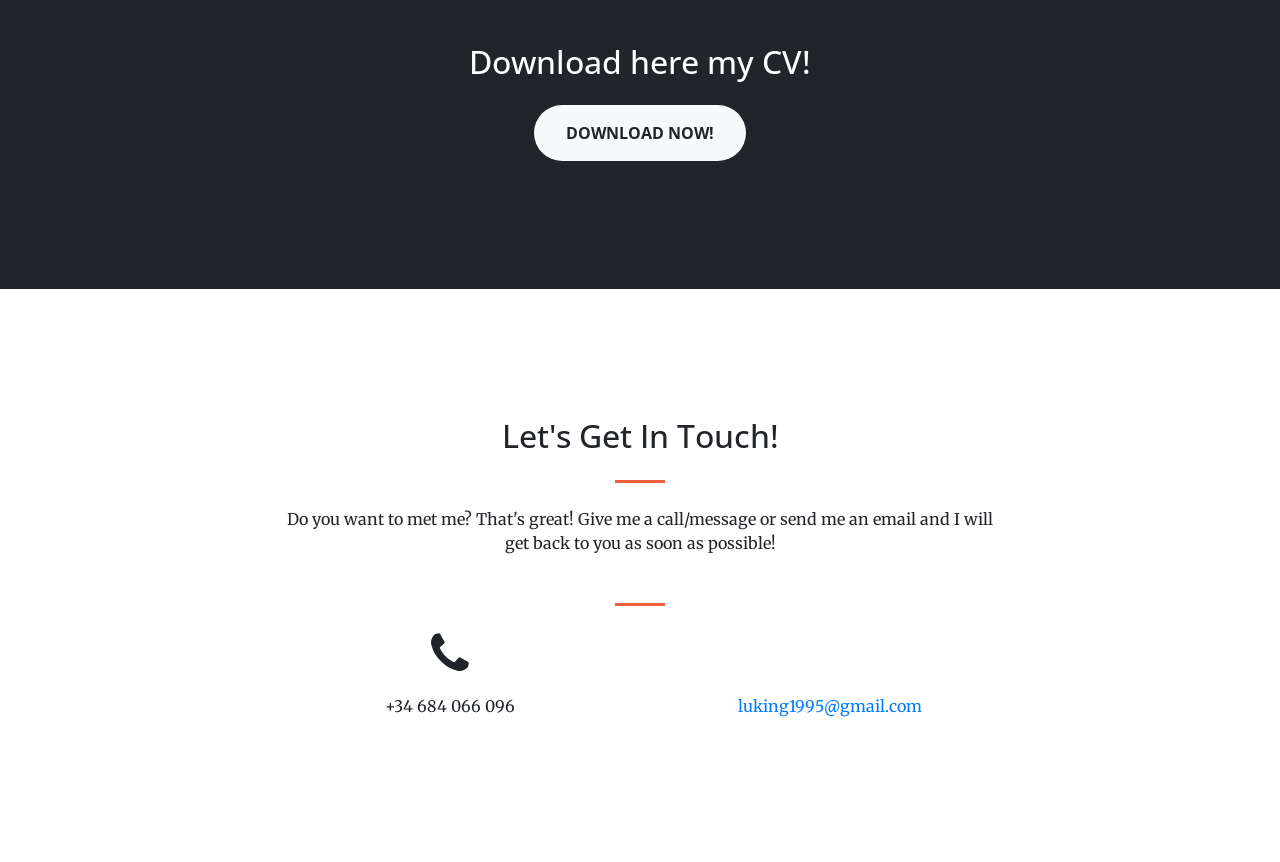
==== commit 721243d2: "Cambios de contenido" ====
--- a/index.html
+++ b/index.html
@@ -79,16 +79,16 @@
 				<div class="row">
 					<div class="col-lg-10 mx-auto">
 						<h1 class="text-uppercase ">
-							<strong class= "english">3D Designer & Developer</strong>
-                            <strong class= "spanish">Diseñador 3D y Desarrollador</strong>
+							<strong class= "english">3D Rigger</strong>
+                            <strong class= "spanish">Rigger 3D</strong>
 						</h1>
 						<hr>
 					</div>
 					<div class="col-lg-8 mx-auto">
-						<p class="text-faded mb-5 english">3D Modeling and Texturing -  Animation - Rigging - Video Games Development - C++, JAVA, C#</p>
+						<p class="text-faded mb-5 english">3D Rigging Modeling and Texturing - Video Games Development - C++, JAVA, C#</p>
 						<a class="btn btn-primary btn-xl js-scroll-trigger english" href="#about">Find Out More</a>
                         
-                        <p class="text-faded mb-5 spanish">Modelado 3D y Texturizado -  Animación - Rigging - Desarrollo de Videojuegos - C++, JAVA, C#</p>
+                        <p class="text-faded mb-5 spanish"> Rigging 3D Modelado y Texturizado - Desarrollo de Videojuegos - C++, JAVA, C#</p>
 						<a class="btn btn-primary btn-xl js-scroll-trigger spanish" href="#about">Ver más</a>
 					</div>
 				</div>
@@ -103,15 +103,20 @@
 					<div class="col-lg-8 mx-auto text-center">
 						<h2 class="section-heading text-white english " id="titleAbout">I am the person you need</h2>
 						<hr class="light my-4">
-						<p class="text-faded mb-4 english " id="about1" > I am  studying and finishing my degree in Video Game Design & Development in King Juan Carlos University in Madrid. During this period I made some small projects, I hope you like them. </p>
+						<p class="text-faded mb-4 english " id="about1" > I am studying at <a class="aboutLink" href="https://lboxacademy.es/animacion/curso-profesional-de-rigging/#tab-1483276470-2-213623-22c1046a-0ae6">Lightbox Academy the Proffesional Rigging Course</a>.
+							Also, I am  studying and finishing my degree in Video Game Design & Development in <a class="aboutLink" href="https://www.urjc.es/estudios/grado/632-diseno-y-desarrollo-de-videojuegos#itinerario-formativo"> King Juan Carlos University in Madrid</a>. During this period I made some small projects, I hope you like them.</p>
 						<p class="text-faded mb-4 english " id="about2" > I have experience working on several demo games like "Broken Mirrors" by G6 Studios and "New Horizons" by BlackMouth Games. Also I have experience on modeling for personal practices.</p>
+						<p class="text-faded mb-4 spanish " id="about3" > I will upload at this Website some of the projects I have worked in.</p>
 						<a class="btn btn-light btn-xl js-scroll-trigger english " href="#services" id="aboutButton">Get Started!</a>
                         
                         
                         <h2 class="section-heading text-white spanish " id="titleAbout">Soy la persona que estás buscando</h2>
 						<hr class="light my-4">
-						<p class="text-faded mb-4 spanish " id="about1" >Estoy estudiando y terminando mi carreara de Diseño y Desarrollo de Videojuegos en la Universidad Rey Juan Carlos, en Madrid. Durante estos años he hecho pequeños proyectos tanto personales como para entrega de prácticas. Espero que te gusten.</p>
+						<p class="text-faded mb-4 spanish " id="about1" >Actualmente cursando en <a class="aboutLink" href="https://lboxacademy.es/animacion/curso-profesional-de-rigging/#tab-1483276470-2-213623-22c1046a-0ae6">Lightbox Academy el curso profesional de Rigging</a>.
+							 También estoy estudiando y terminando la carreara en <a class="aboutLink" href="https://www.urjc.es/estudios/grado/632-diseno-y-desarrollo-de-videojuegos#itinerario-formativo">Diseño y Desarrollo de Videojuegos en la Universidad Rey Juan Carlos, en Madrid</a>. Durante estos años he hecho pequeños proyectos tanto personales como para entrega de prácticas.</p>
 						<p class="text-faded mb-4 spanish " id="about2" > Tengo experiencia trabajando en algunas demos de juegos como "Broken Mirrors" por G6 Studios y "New Horizons" por BlackMouth Games. También tengo experiencia con proyectos personales para prácticar y aprender.</p>
+						<p class="text-faded mb-4 spanish " id="about3" > Subiré en esta página algunos de los trabajos que he realizado.</p>
+						
 						<a class="btn btn-light btn-xl js-scroll-trigger spanish " href="#services" id="aboutButton">¡Empecemos!</a>
 					</div>
 				</div>
@@ -133,7 +138,7 @@
 			</div>
 			<div class="container">
 				<div class="row">
-					<div class="col-lg-3 col-md-6 text-center">
+					<div class="col-lg-4 col-md-6 text-center">
 						<div class="service-box mt-5 mx-auto">
 							<img id="sfwIcon" src="img/icon/3dsMax.png" alt="" img width="200">
 							<h3 class="mb-3">3D Studio Max</h3>
@@ -147,31 +152,24 @@
 							<p class="text-muted mb-0 spanish">Es el programa que mejor conozco.</p>
 						</div>
 					</div>
-					<div class="col-lg-3 col-md-6 text-center">
-						<div class="service-box mt-5 mx-auto">
-							<img id="sfwIcon" src="img/icon/Zbrush.jpg" alt="" img width="210">
-							<h3 class="mb-3">ZBrush</h3>
-							<p class="text-muted mb-0 english">When the blocking model is ready, I work it in ZBrush to create detail. I am not an expert here but little by little I learn to do better things.</p>
-                            <p class="text-muted mb-0 spanish">Cuando tengo preparado el blocking model o empiezo el trabajo con Z-esferas, utilizo ZBrush para entrar en detalle. No soy un experto con ello pero poco a poco voy aprendiendo a hacer mejores cosas.</p>
-						</div>
-					</div>
-					<div class="col-lg-3 col-md-6 text-center">
+					<div class="col-lg-4 col-md-6 text-center">
+							<div class="service-box mt-5 mx-auto">
+								<img id="sfwIcon" src="img/icon/Maya.png" alt="" img width="200">
+								<h3 class="mb-3">Maya</h3>
+								<p class="text-muted mb-0 english">I use Maya to make the animations of the characters and other models. Experience with HumanIK and Studio Library. During the first semester of 2019 I'm going to specialize in Rigging in <a href="https://lboxacademy.es/animacion/curso-profesional-de-rigging/#tab-1483276470-2-213623-22c1046a-0ae6">LightBox Academy</a>.</p>
+								
+								<p class="text-muted mb-0 spanish">Uso maya para hacer las animaciones de los personajes y otros modelos. Tengo experiencia con HumanIK y Studio Library. A lo largo del 2018-2019 realizo un curso de especialización en Rigging en <a href="https://lboxacademy.es/animacion/curso-profesional-de-rigging/#tab-1483276470-2-213623-22c1046a-0ae6">LightBox Academy</a>.</p>
+							</div>
+						</div>
+					<div class="col-lg-4 col-md-6 text-center">
 						<div class="service-box mt-5 mx-auto">
 							<img id="sfwIcon" src="img/icon/u7sCXcd.png" alt="" img width="210">
 							<h3 class="mb-3">Substance Painter</h3>
-							<p class="text-muted mb-0 english">I use Substance to bake and texture the model. I've used that since 2016</p>
-                            <p class="text-muted mb-0 spanish">Uso Substance para bakeo y texturizado del modelo. Lo uso desde 2016</p>
-						</div>
-					</div>
-					<div class="col-lg-3 col-md-6 text-center">
-						<div class="service-box mt-5 mx-auto">
-							<img id="sfwIcon" src="img/icon/Maya.png" alt="" img width="200">
-							<h3 class="mb-3">Maya</h3>
-							<p class="text-muted mb-0 english">I use Maya to make the animations of the characters and other models. Experience with HumanIK and Studio Library. During the first semester of 2019 I'm going to specialize in Rigging in <a href="https://lboxacademy.es/animacion/curso-profesional-de-rigging/#tab-1483276470-2-213623-22c1046a-0ae6">LightBox Academy</a>.</p>
-                            
-                            <p class="text-muted mb-0 spanish">Uso maya para hacer las animaciones de los personajes y otros modelos. Tengo experiencia con HumanIK y Studio Library. A lo largo del 2018-2019 realizo un curso de especialización en Rigging en <a href="https://lboxacademy.es/animacion/curso-profesional-de-rigging/#tab-1483276470-2-213623-22c1046a-0ae6">LightBox Academy</a>.</p>
-						</div>
-					</div>
+							<p class="text-muted mb-0 english">I use Substance to bake normals and texture the model. I've used that since 2016</p>
+                            <p class="text-muted mb-0 spanish">Uso Substance para bakeo de normales y texturizado del modelo. Lo uso desde 2016</p>
+						</div>
+					</div>
+					
 				</div>
 			</div>
 		</section>
--- a/css/creative.css
+++ b/css/creative.css
@@ -18,15 +18,23 @@
   border-color: #fff;
 }
 
-a {
+.link {
   color: #F05F40;
   -webkit-transition: all 0.2s;
   -moz-transition: all 0.2s;
   transition: all 0.2s;
-}
-
+  
+  
+}
+.aboutLink{
+
+  color: rgb(71, 255, 255);
+  -webkit-transition: all 0.2s;
+  -moz-transition: all 0.2s;
+  transition: all 0.2s;
+}
 a:hover {
-  color: #f05f40;
+  color: #861b02;
 }
 
 h1,
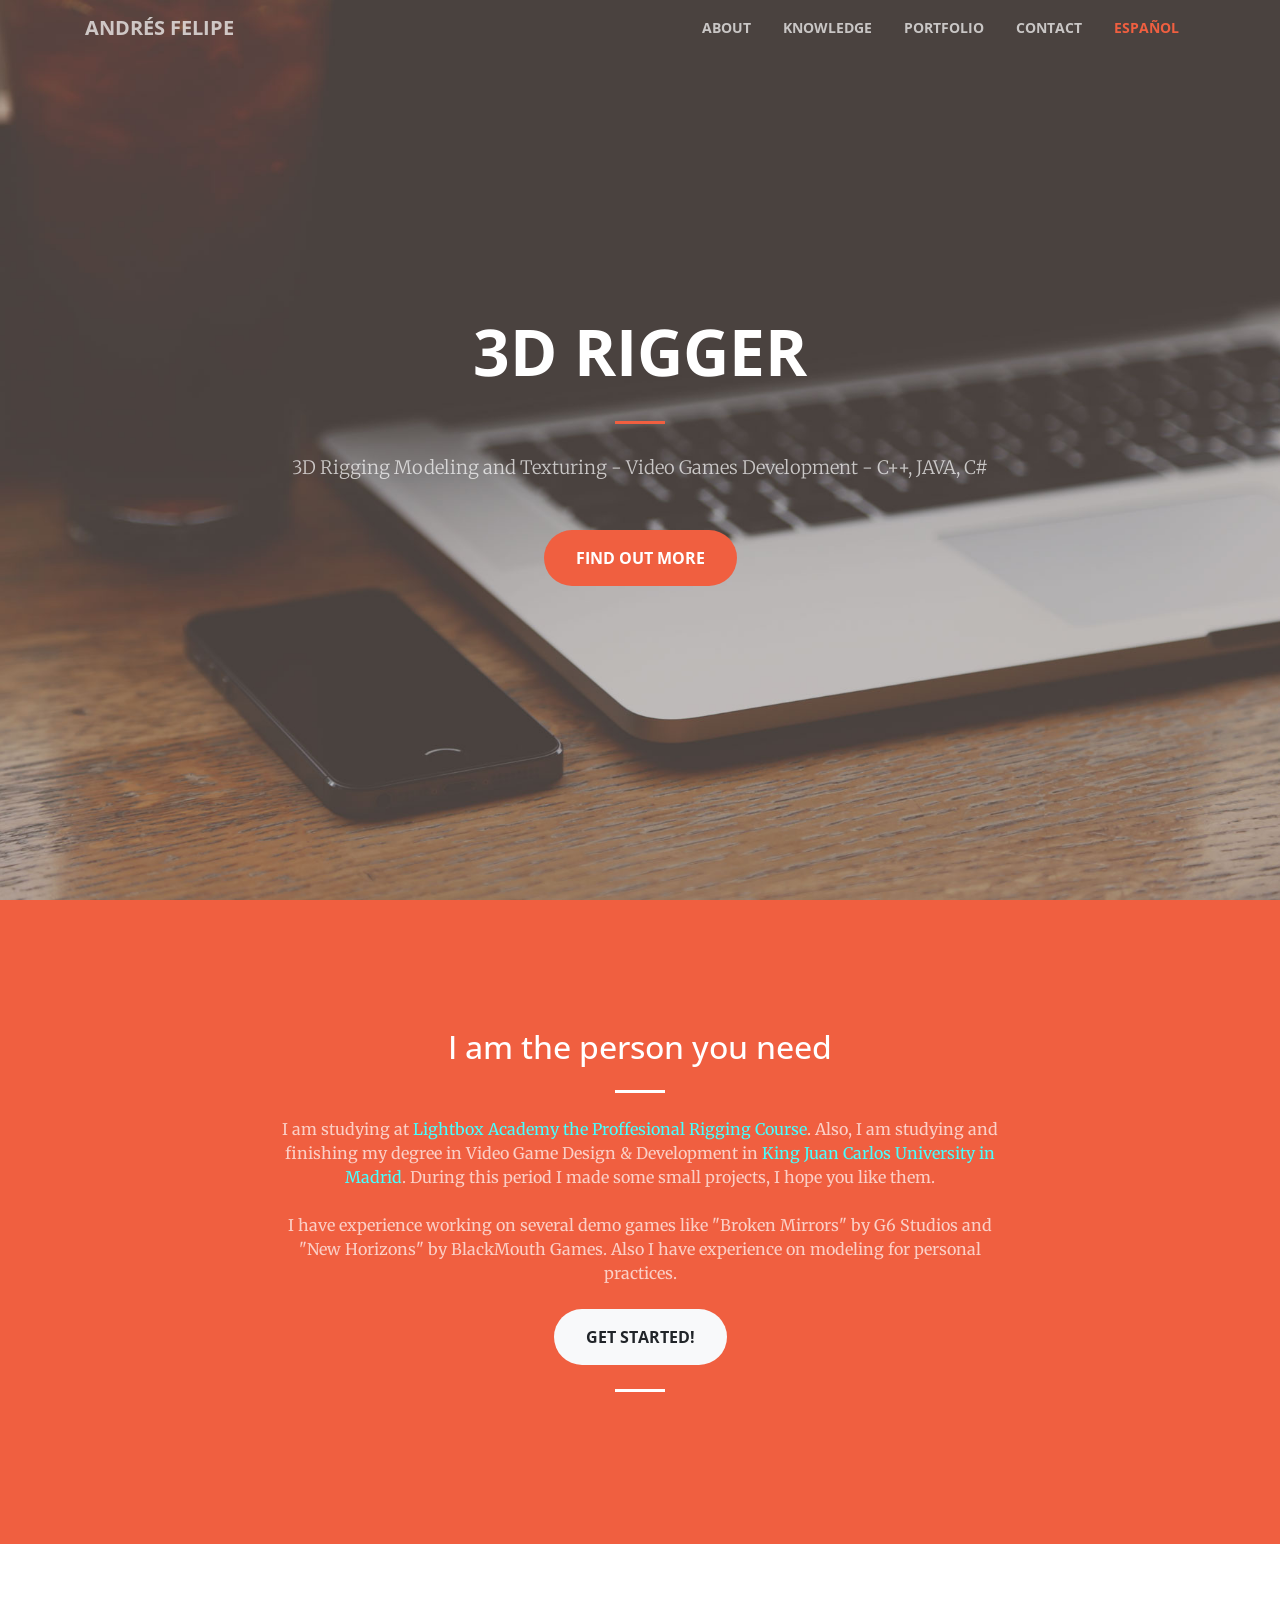
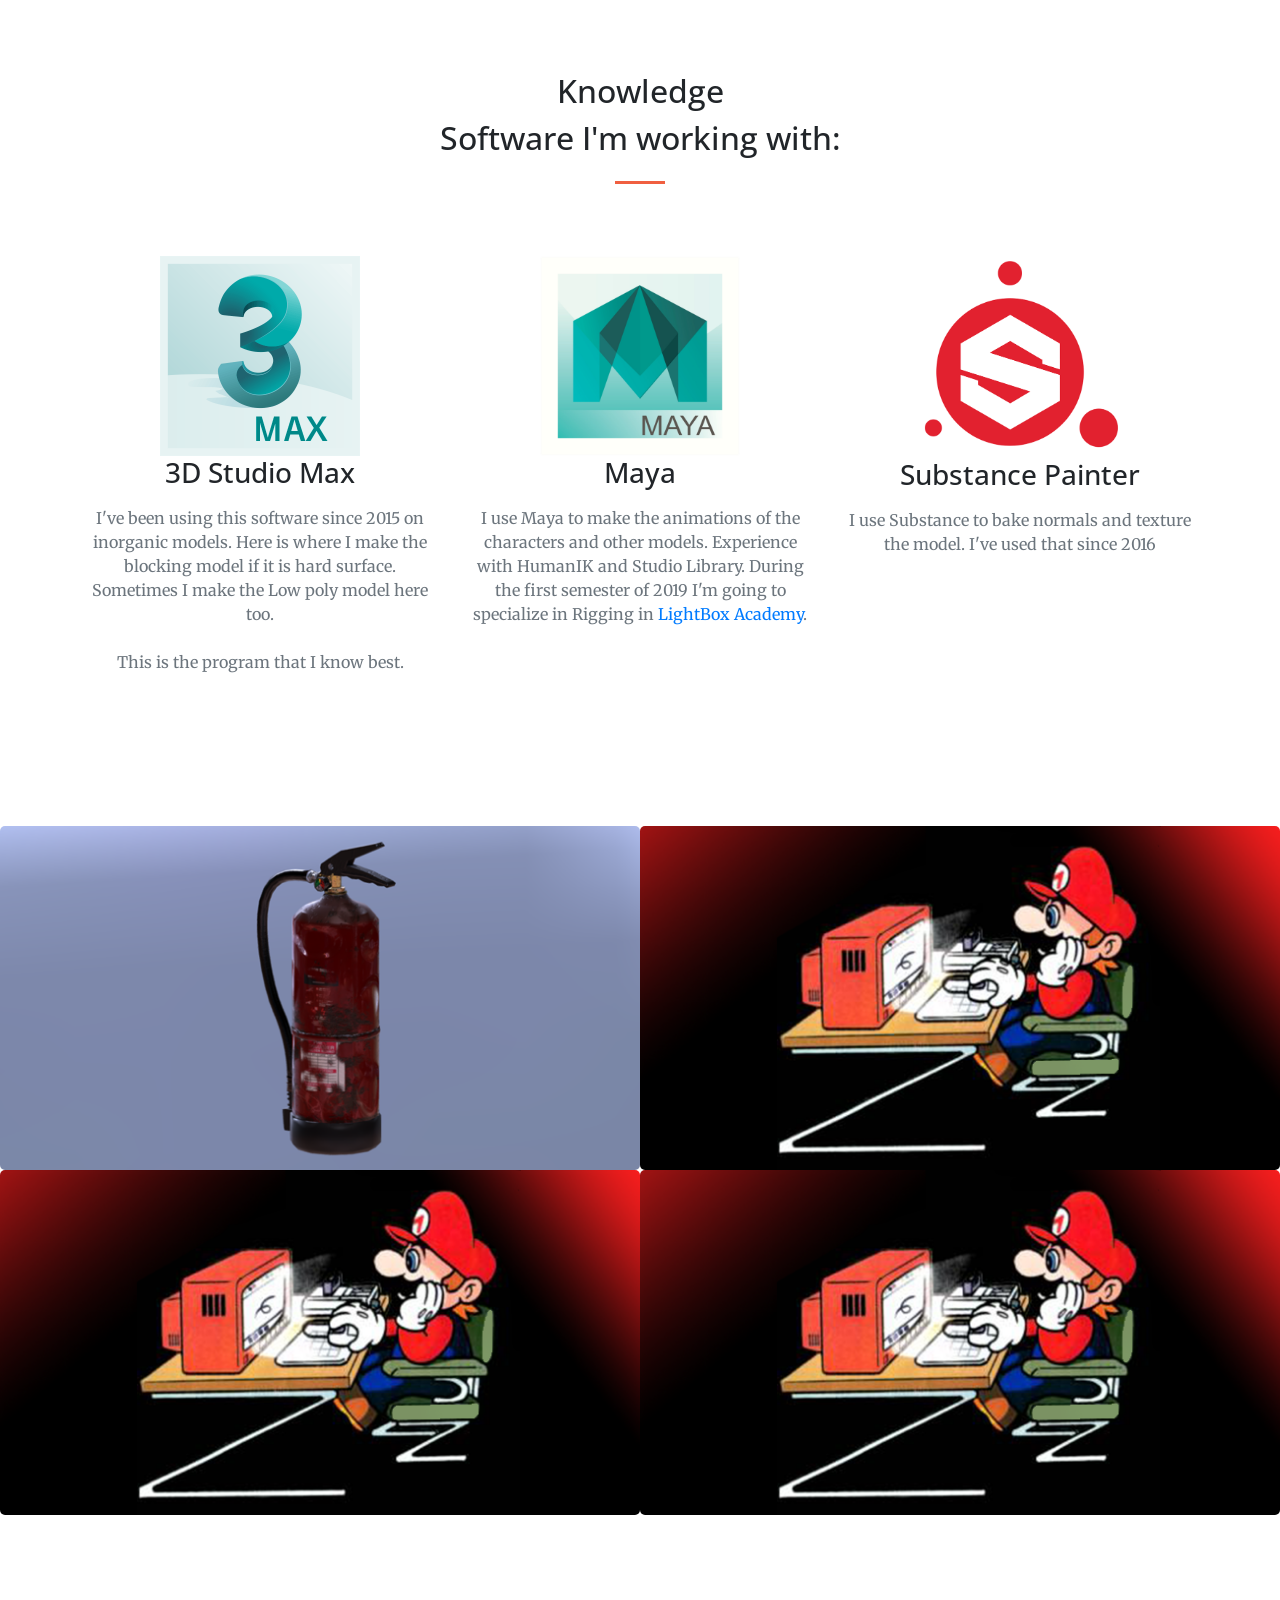
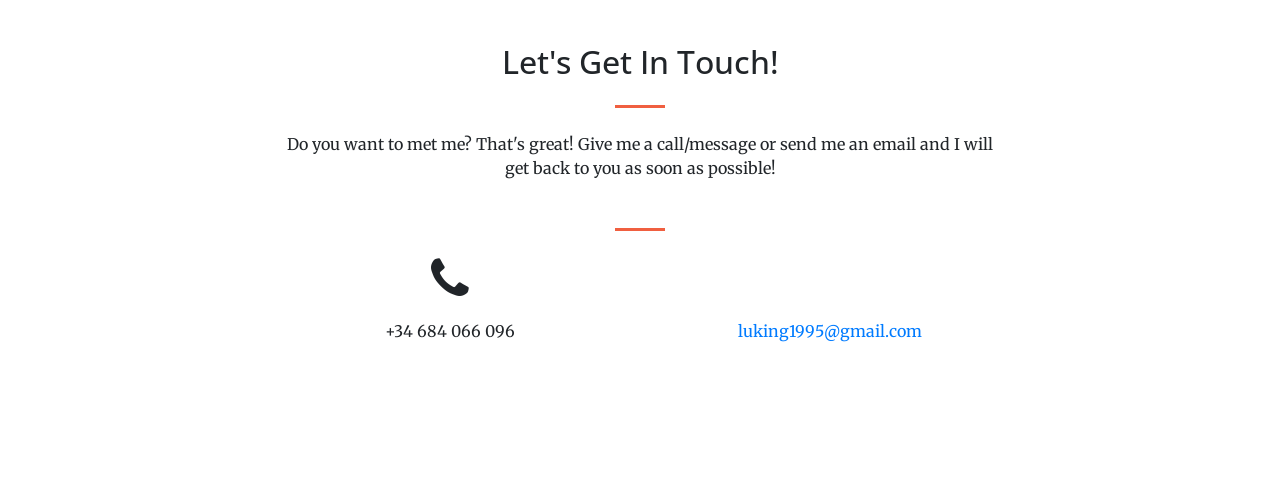
==== commit f4c88298: "Update index.html" ====
--- a/index.html
+++ b/index.html
@@ -282,7 +282,7 @@
 
 			</div>
 		</section>
-
+		<!-- 
 		<section class="bg-dark text-white">
 			<div class="container text-center">
 				<h2 class="mb-4 english">Download here my CV!</h2>
@@ -293,7 +293,7 @@
                 <a class="btn btn-light btn-xl sr-button spanish " rel="noopener noreferrer" href="http://luk224.cf/CV.pdf">¡Descargar ahora!</a>
 			</div>
 		</section>
-
+		-->
 		<section id="contact">
 			<div class="container">
 				<div class="row">
--- a/css/creative.css
+++ b/css/creative.css
@@ -27,7 +27,6 @@
   
 }
 .aboutLink{
-
   color: rgb(71, 255, 255);
   -webkit-transition: all 0.2s;
   -moz-transition: all 0.2s;
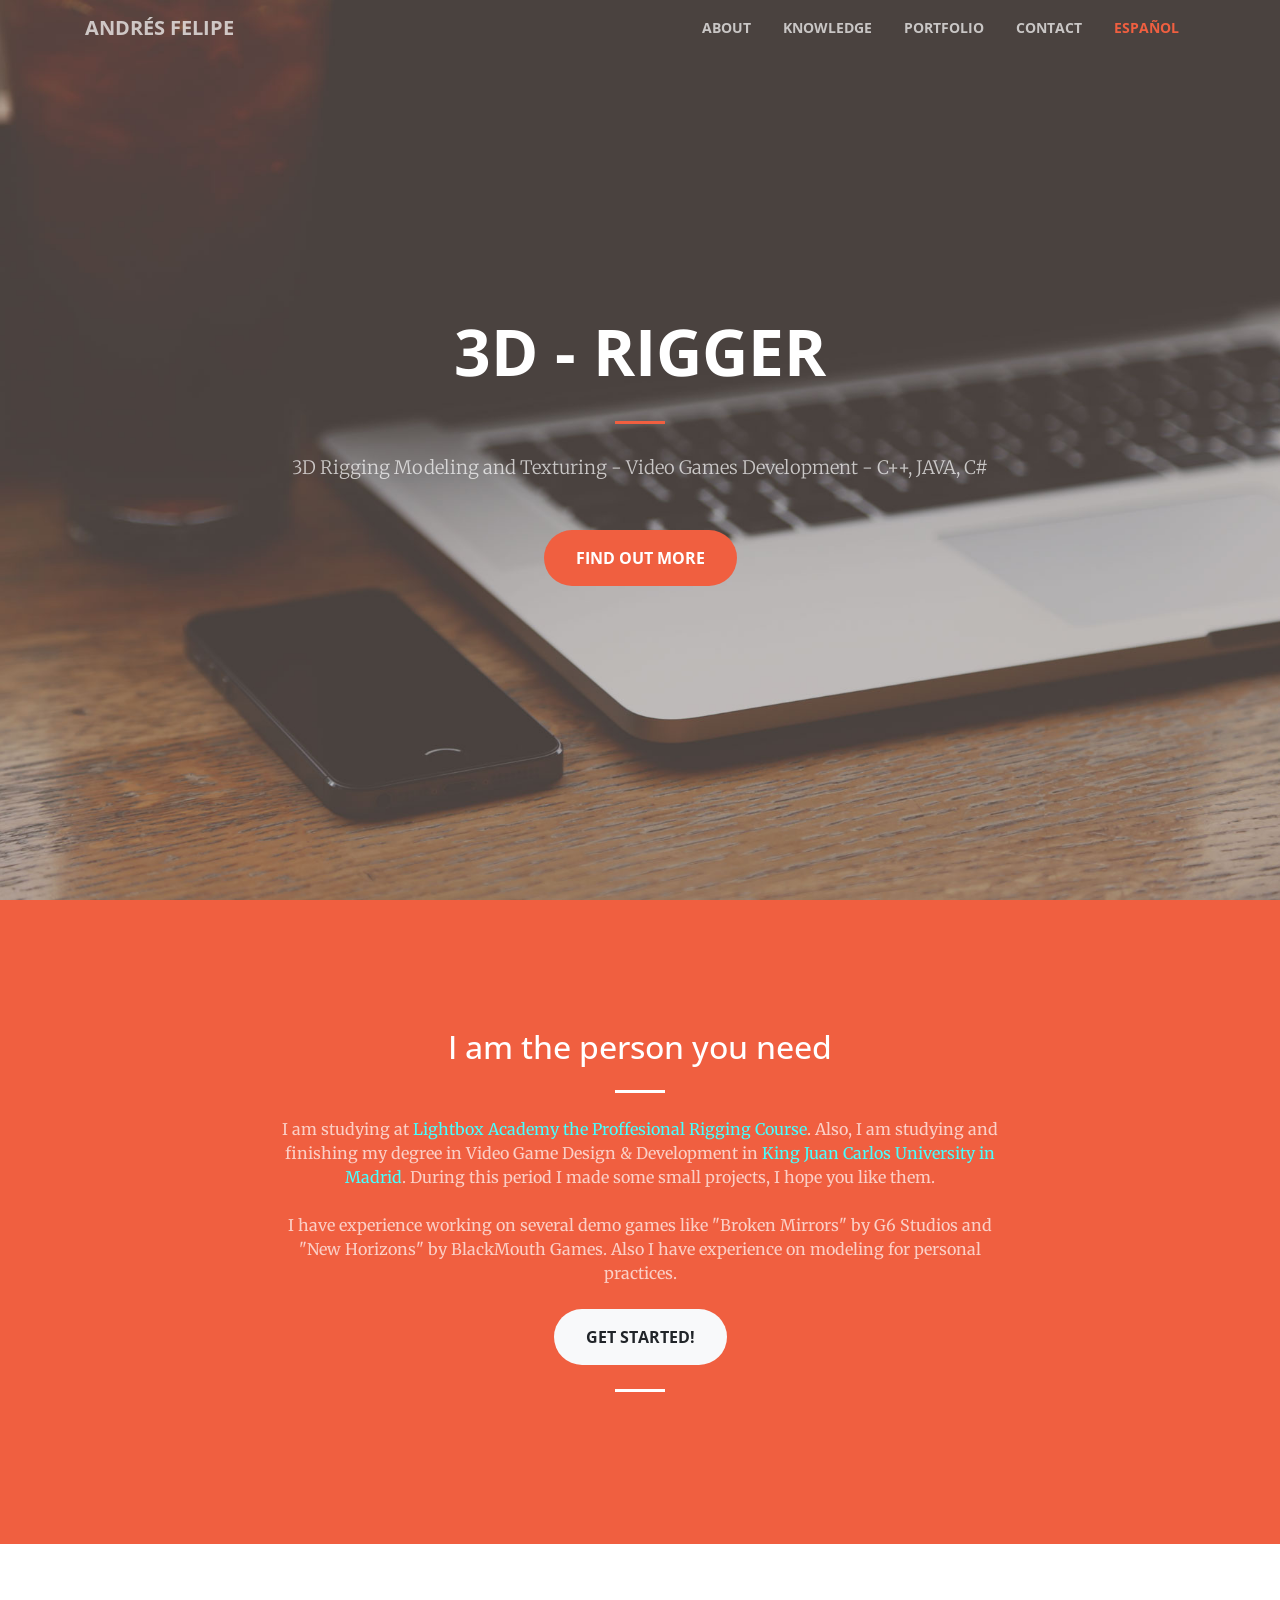
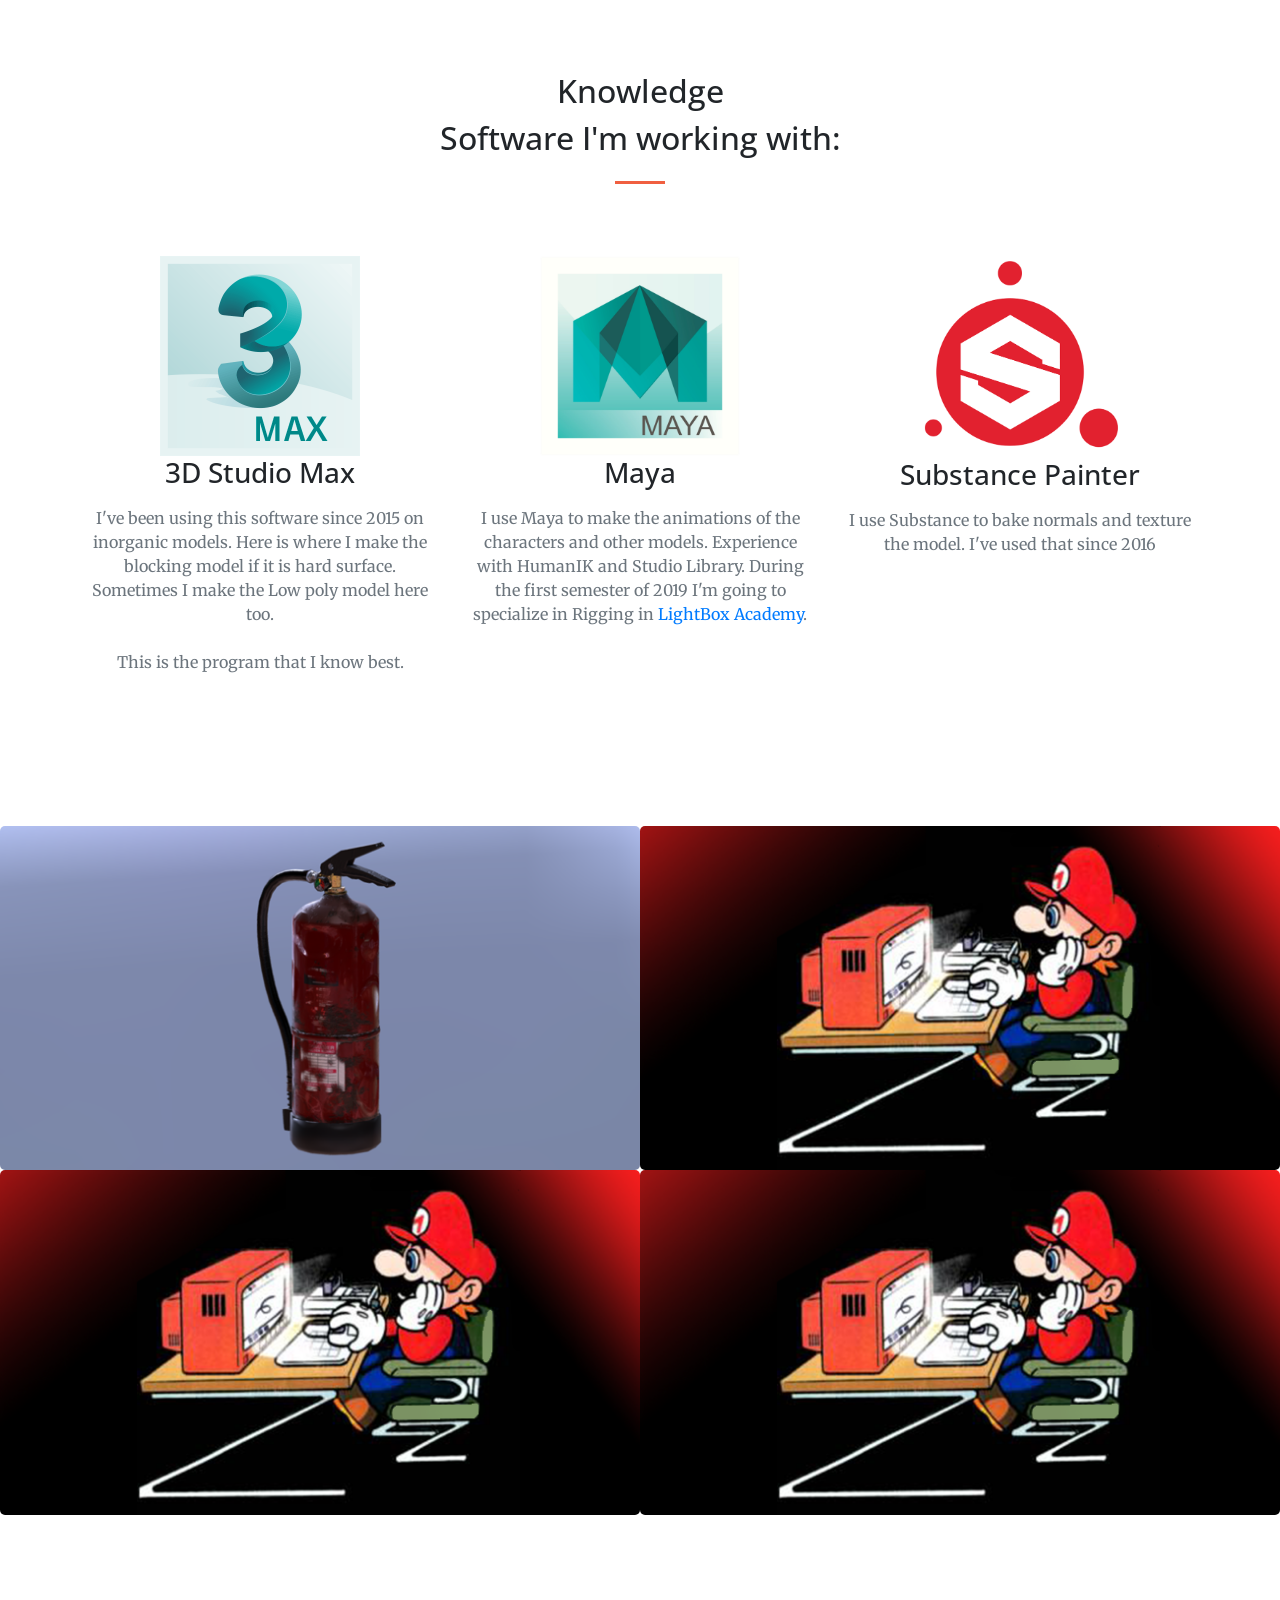
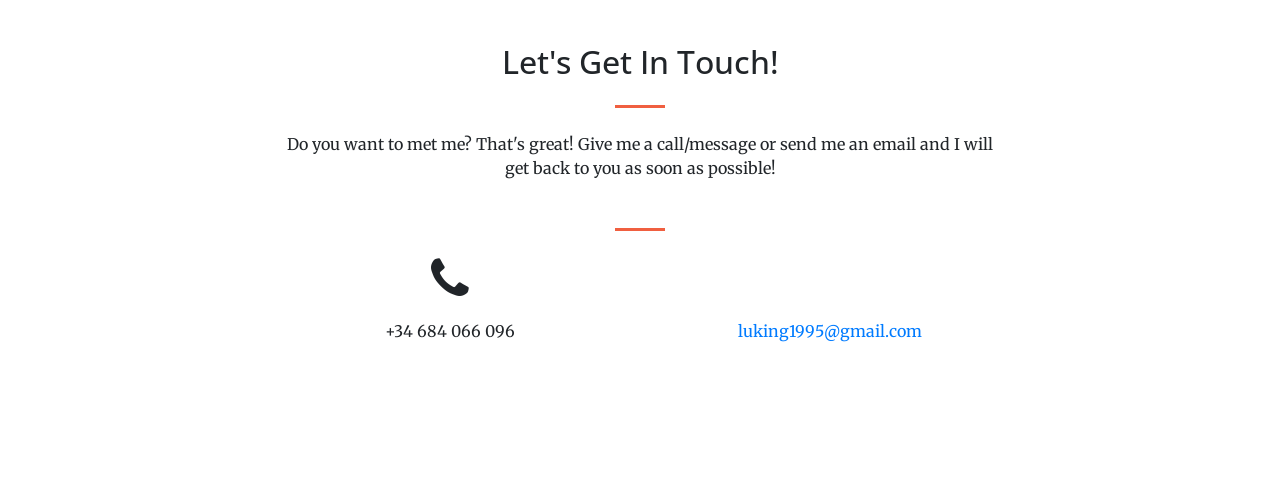
==== commit 4cdf48c2: "Update index.html" ====
--- a/index.html
+++ b/index.html
@@ -79,7 +79,7 @@
 				<div class="row">
 					<div class="col-lg-10 mx-auto">
 						<h1 class="text-uppercase ">
-							<strong class= "english">3D Rigger</strong>
+							<strong class= "english">3D - Rigger</strong>
                             <strong class= "spanish">Rigger 3D</strong>
 						</h1>
 						<hr>
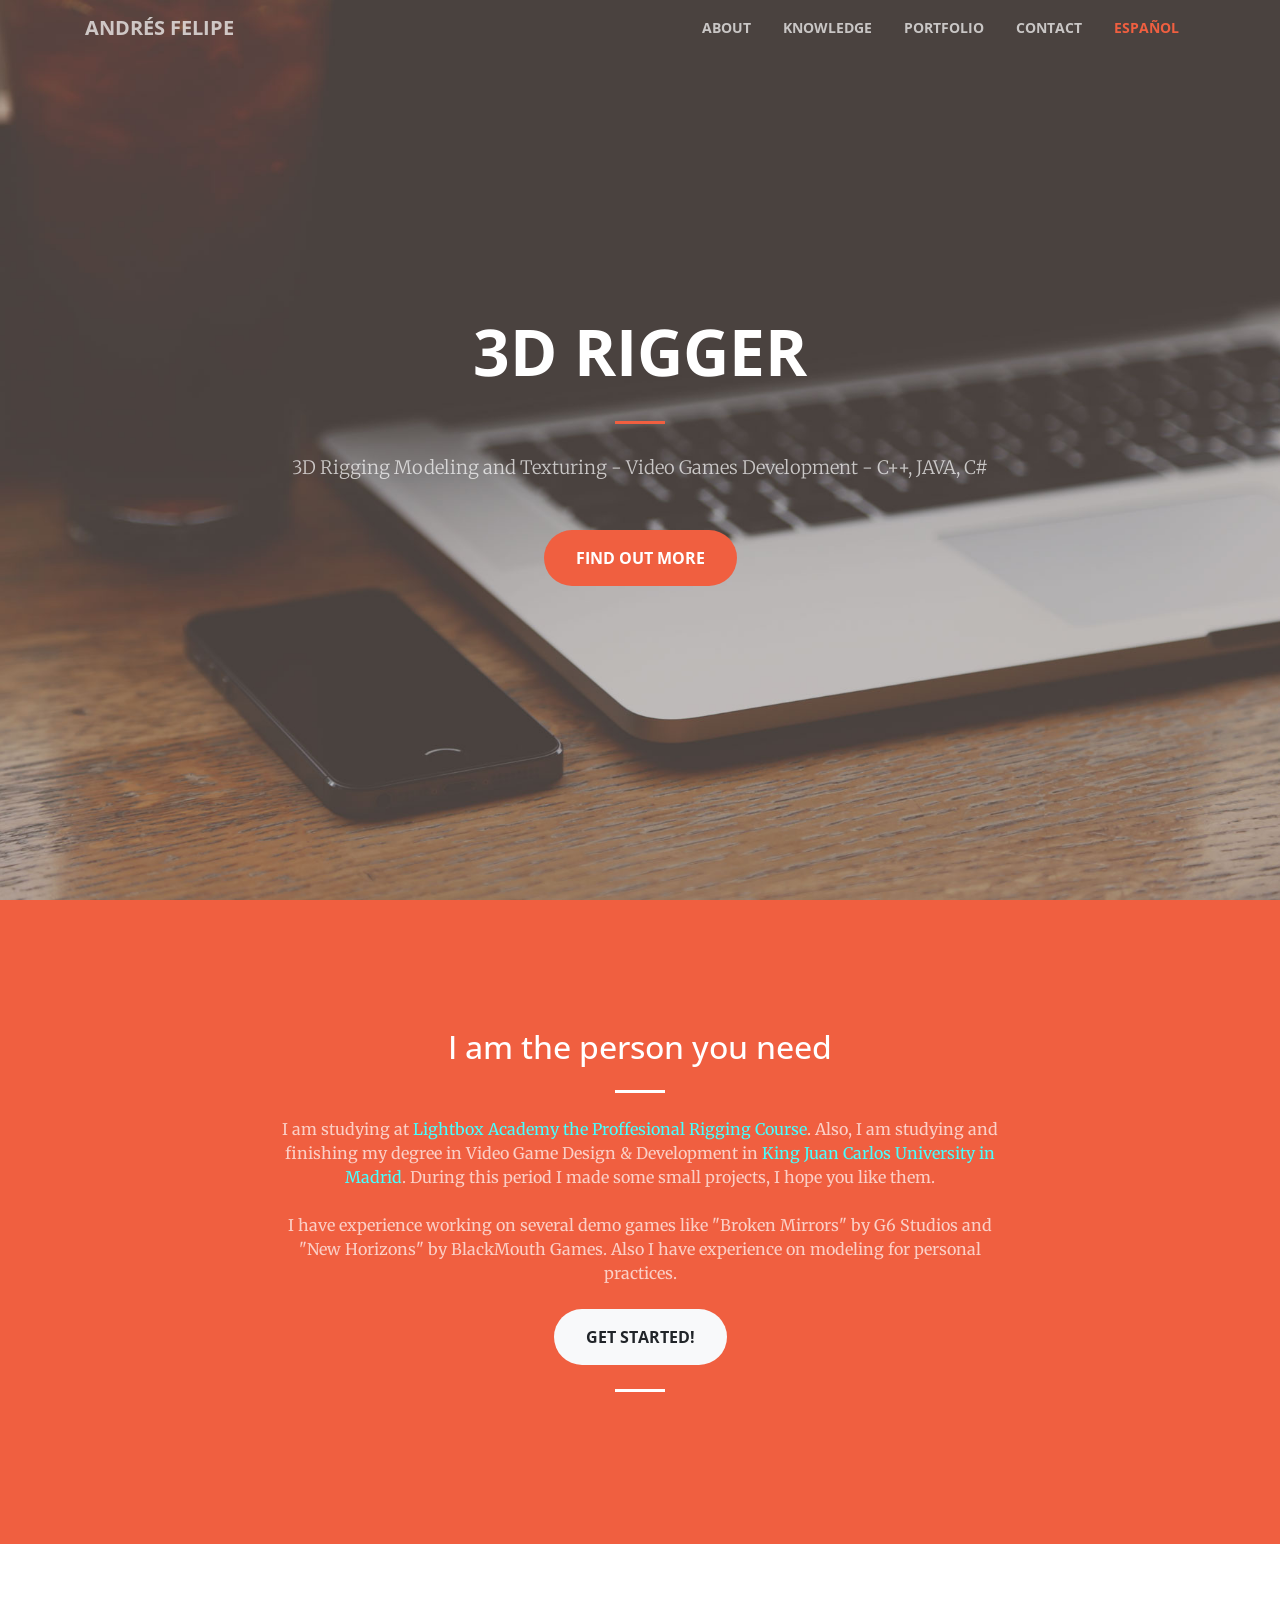
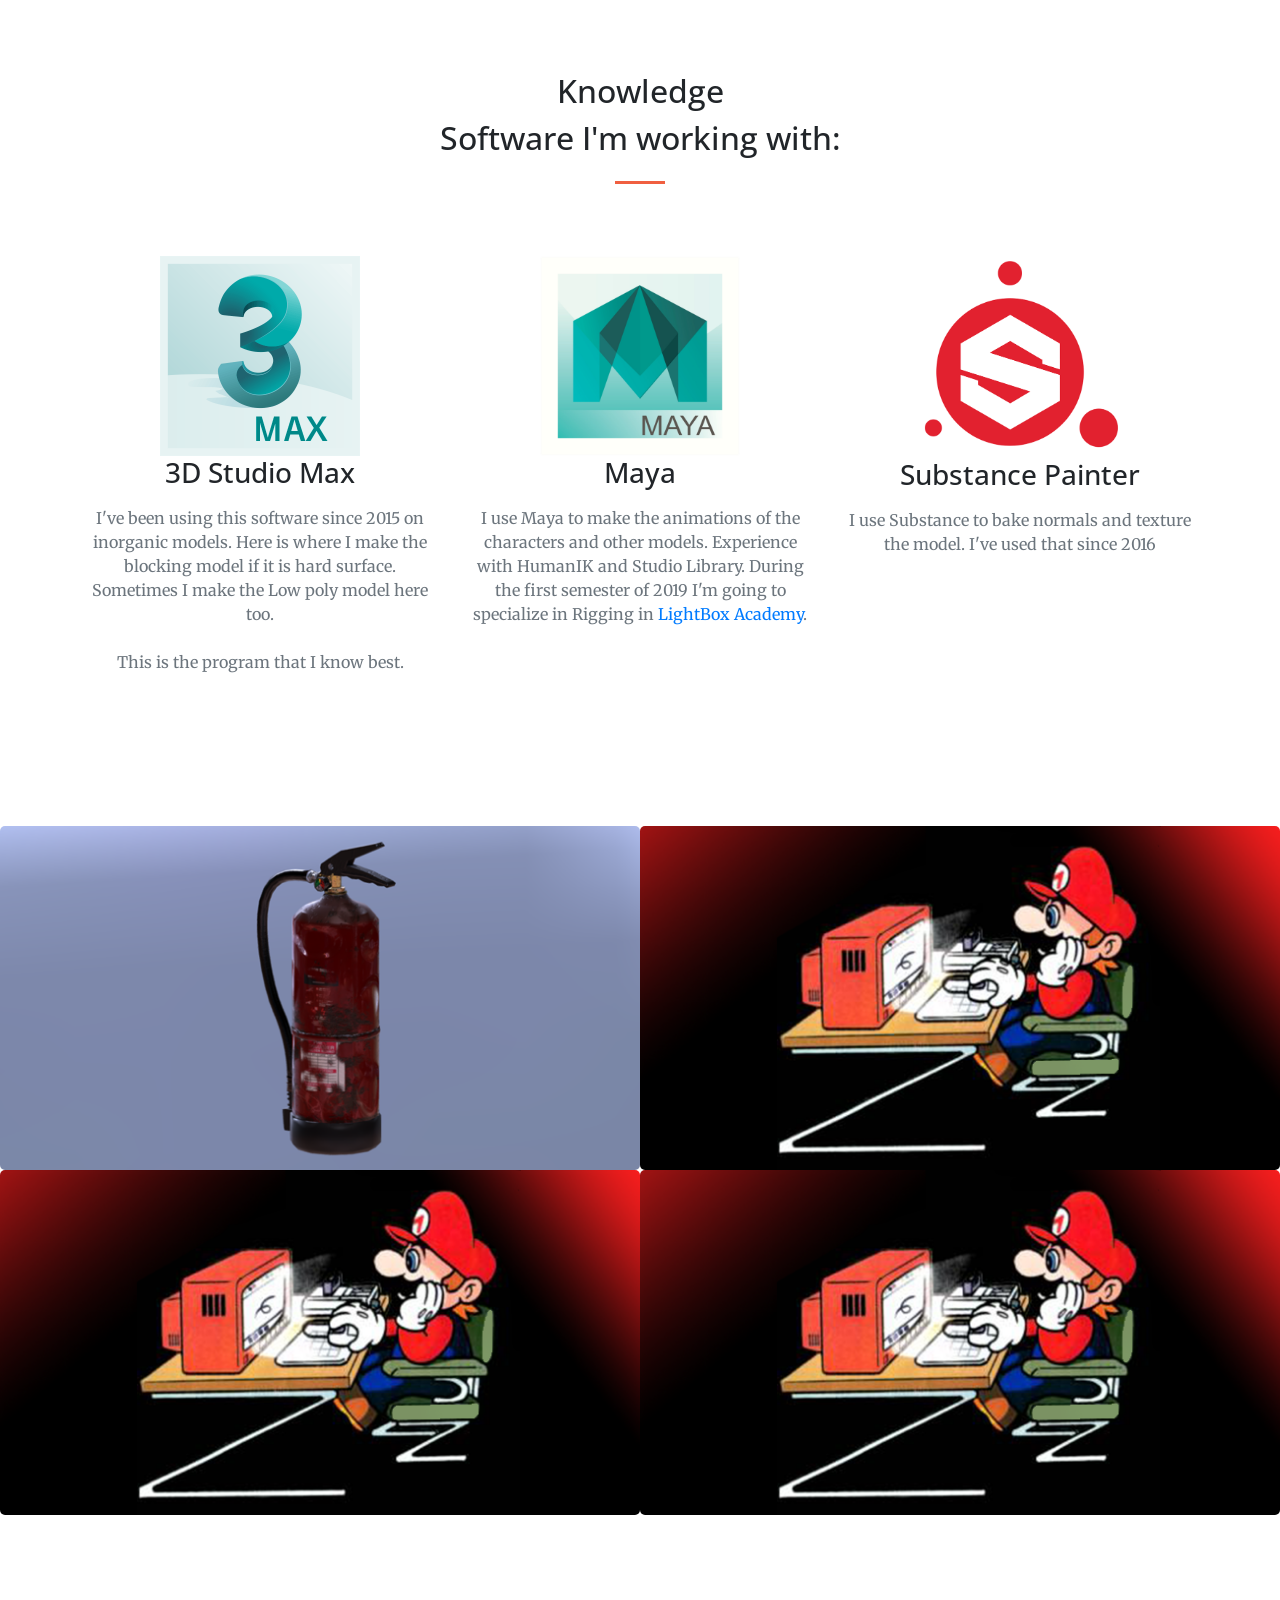
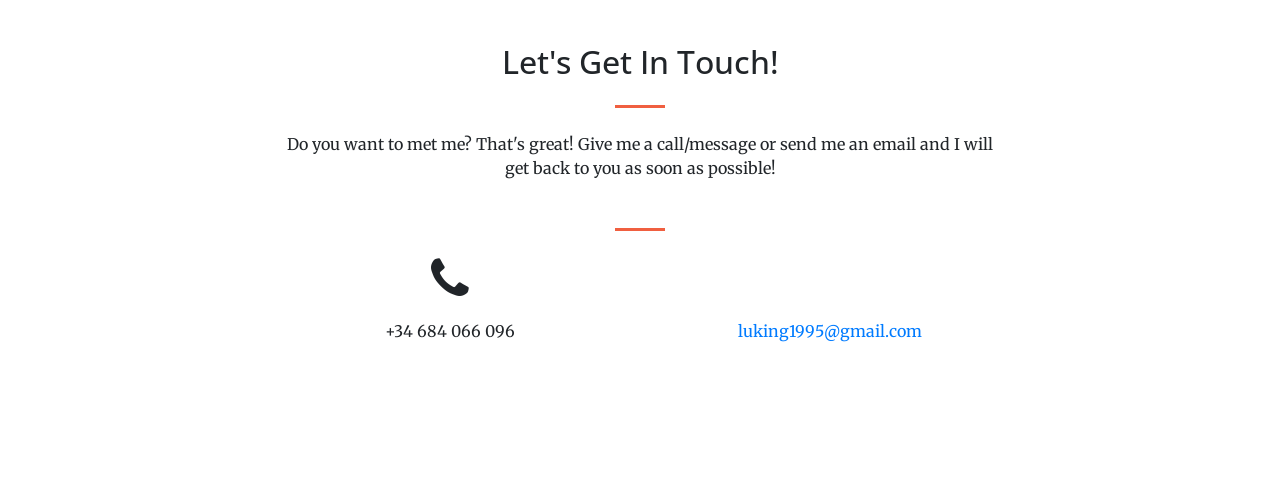
==== commit a5eae476: "Revert "Update index.html" This reverts commit 4cdf48c2dd431f8bae234dd7772060c94082faa3." ====
--- a/index.html
+++ b/index.html
@@ -79,7 +79,7 @@
 				<div class="row">
 					<div class="col-lg-10 mx-auto">
 						<h1 class="text-uppercase ">
-							<strong class= "english">3D - Rigger</strong>
+							<strong class= "english">3D Rigger</strong>
                             <strong class= "spanish">Rigger 3D</strong>
 						</h1>
 						<hr>
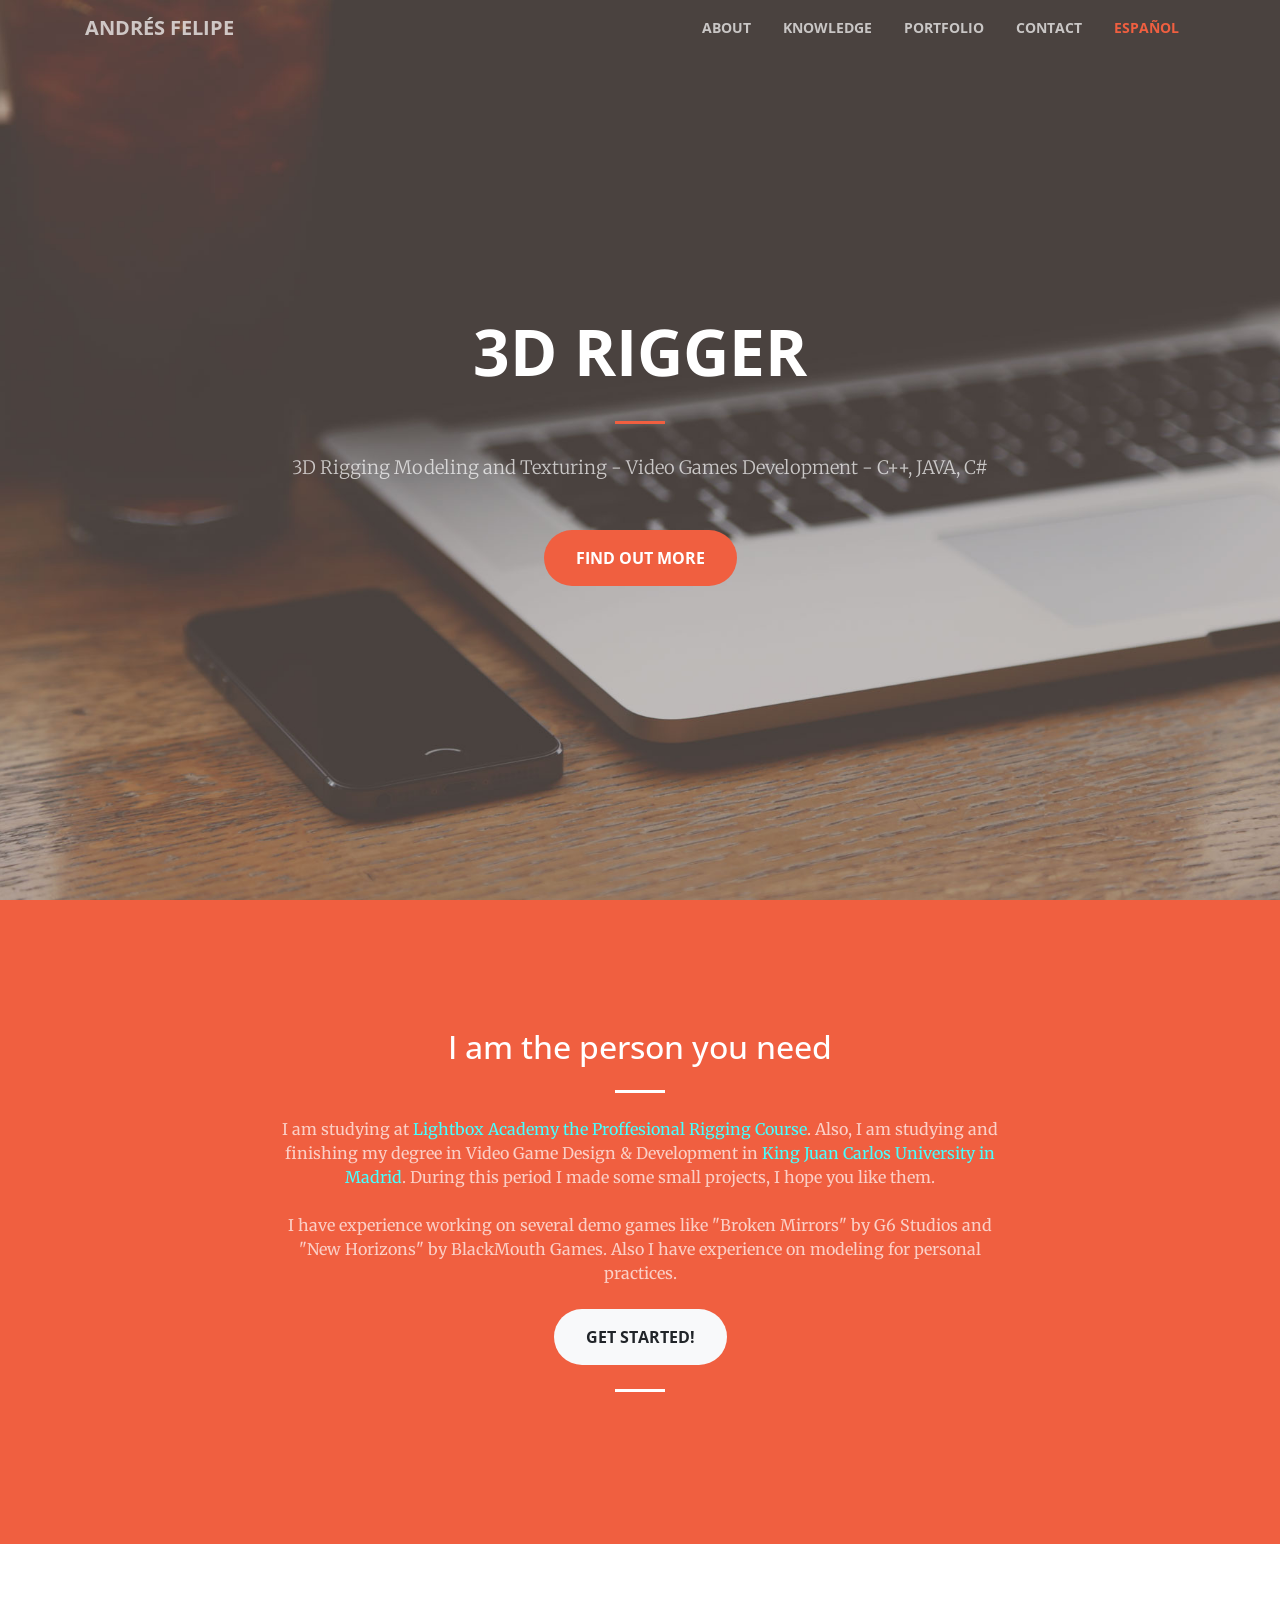
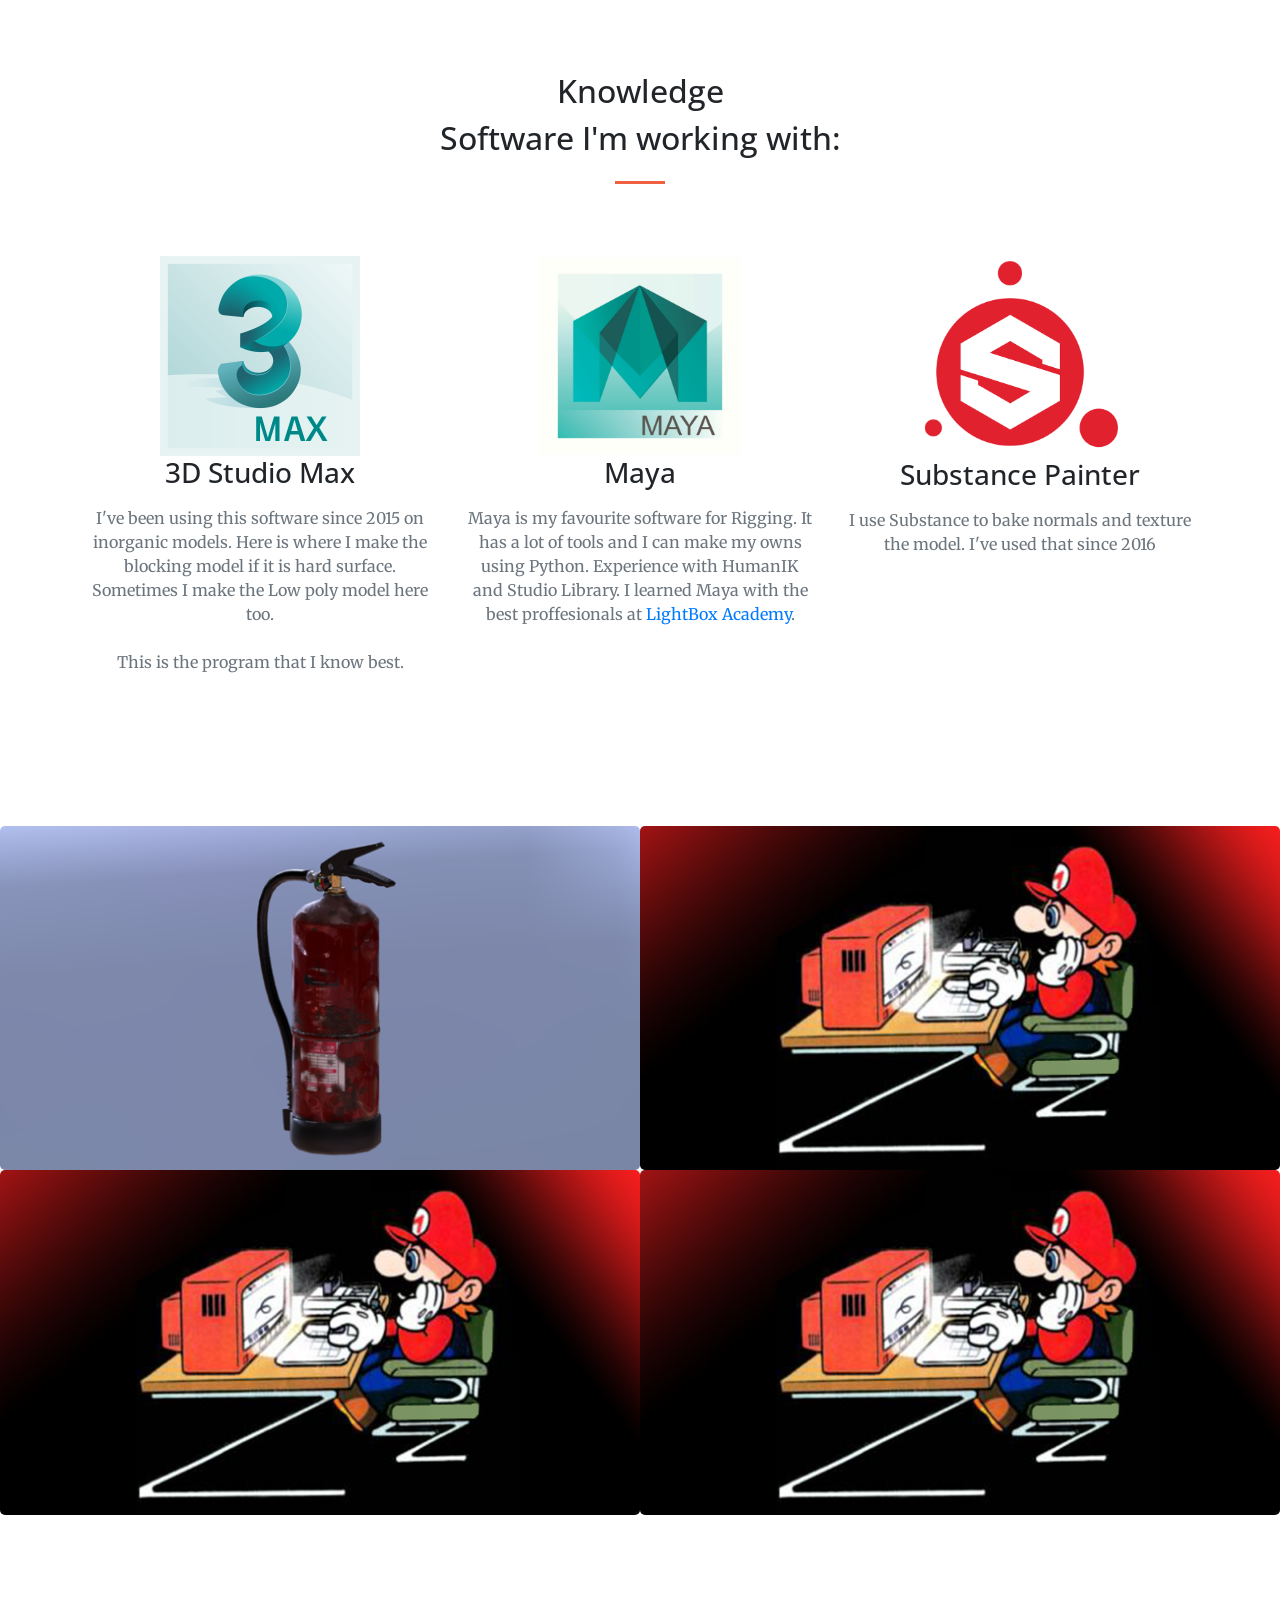
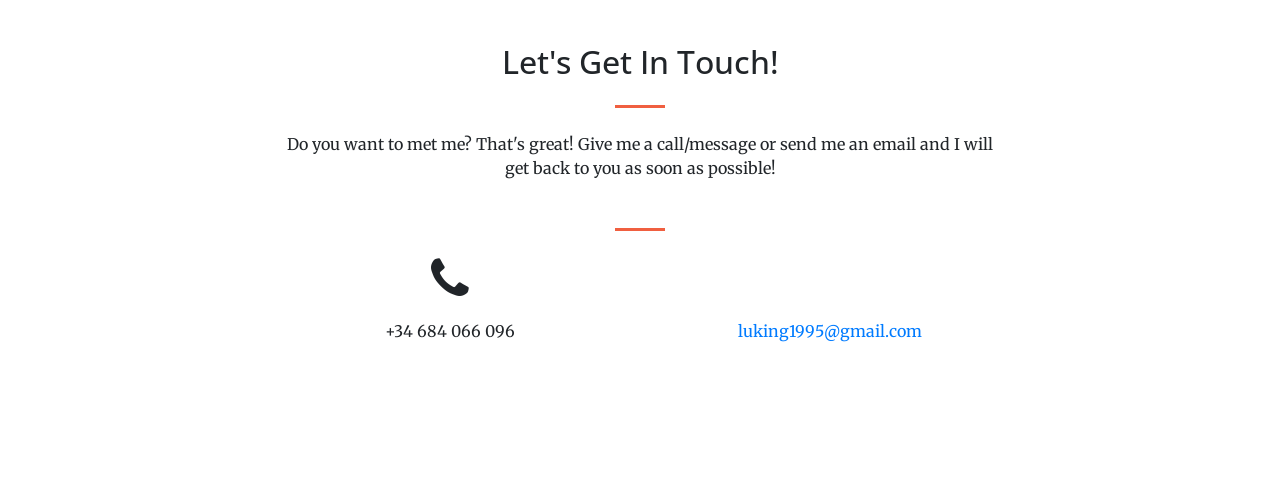
==== commit f5f75d45: "Update index.html" ====
--- a/index.html
+++ b/index.html
@@ -156,9 +156,9 @@
 							<div class="service-box mt-5 mx-auto">
 								<img id="sfwIcon" src="img/icon/Maya.png" alt="" img width="200">
 								<h3 class="mb-3">Maya</h3>
-								<p class="text-muted mb-0 english">I use Maya to make the animations of the characters and other models. Experience with HumanIK and Studio Library. During the first semester of 2019 I'm going to specialize in Rigging in <a href="https://lboxacademy.es/animacion/curso-profesional-de-rigging/#tab-1483276470-2-213623-22c1046a-0ae6">LightBox Academy</a>.</p>
+								<p class="text-muted mb-0 english">Maya is my favourite software for Rigging. It has a lot of tools and I can make my owns using Python. Experience with HumanIK and Studio Library. I learned Maya with the best proffesionals at <a href="https://lboxacademy.es/animacion/curso-profesional-de-rigging/#tab-1483276470-2-213623-22c1046a-0ae6">LightBox Academy</a>.</p>
 								
-								<p class="text-muted mb-0 spanish">Uso maya para hacer las animaciones de los personajes y otros modelos. Tengo experiencia con HumanIK y Studio Library. A lo largo del 2018-2019 realizo un curso de especialización en Rigging en <a href="https://lboxacademy.es/animacion/curso-profesional-de-rigging/#tab-1483276470-2-213623-22c1046a-0ae6">LightBox Academy</a>.</p>
+								<p class="text-muted mb-0 spanish">Maya es mi programa favorito para Rigging. Tiene muchas herramientas y puedo crear las mías con Python. Tengo experiencia con HumanIK y Studio Library. He aprendido Maya con los mejores en <a href="https://lboxacademy.es/animacion/curso-profesional-de-rigging/#tab-1483276470-2-213623-22c1046a-0ae6">LightBox Academy</a>.</p>
 							</div>
 						</div>
 					<div class="col-lg-4 col-md-6 text-center">
